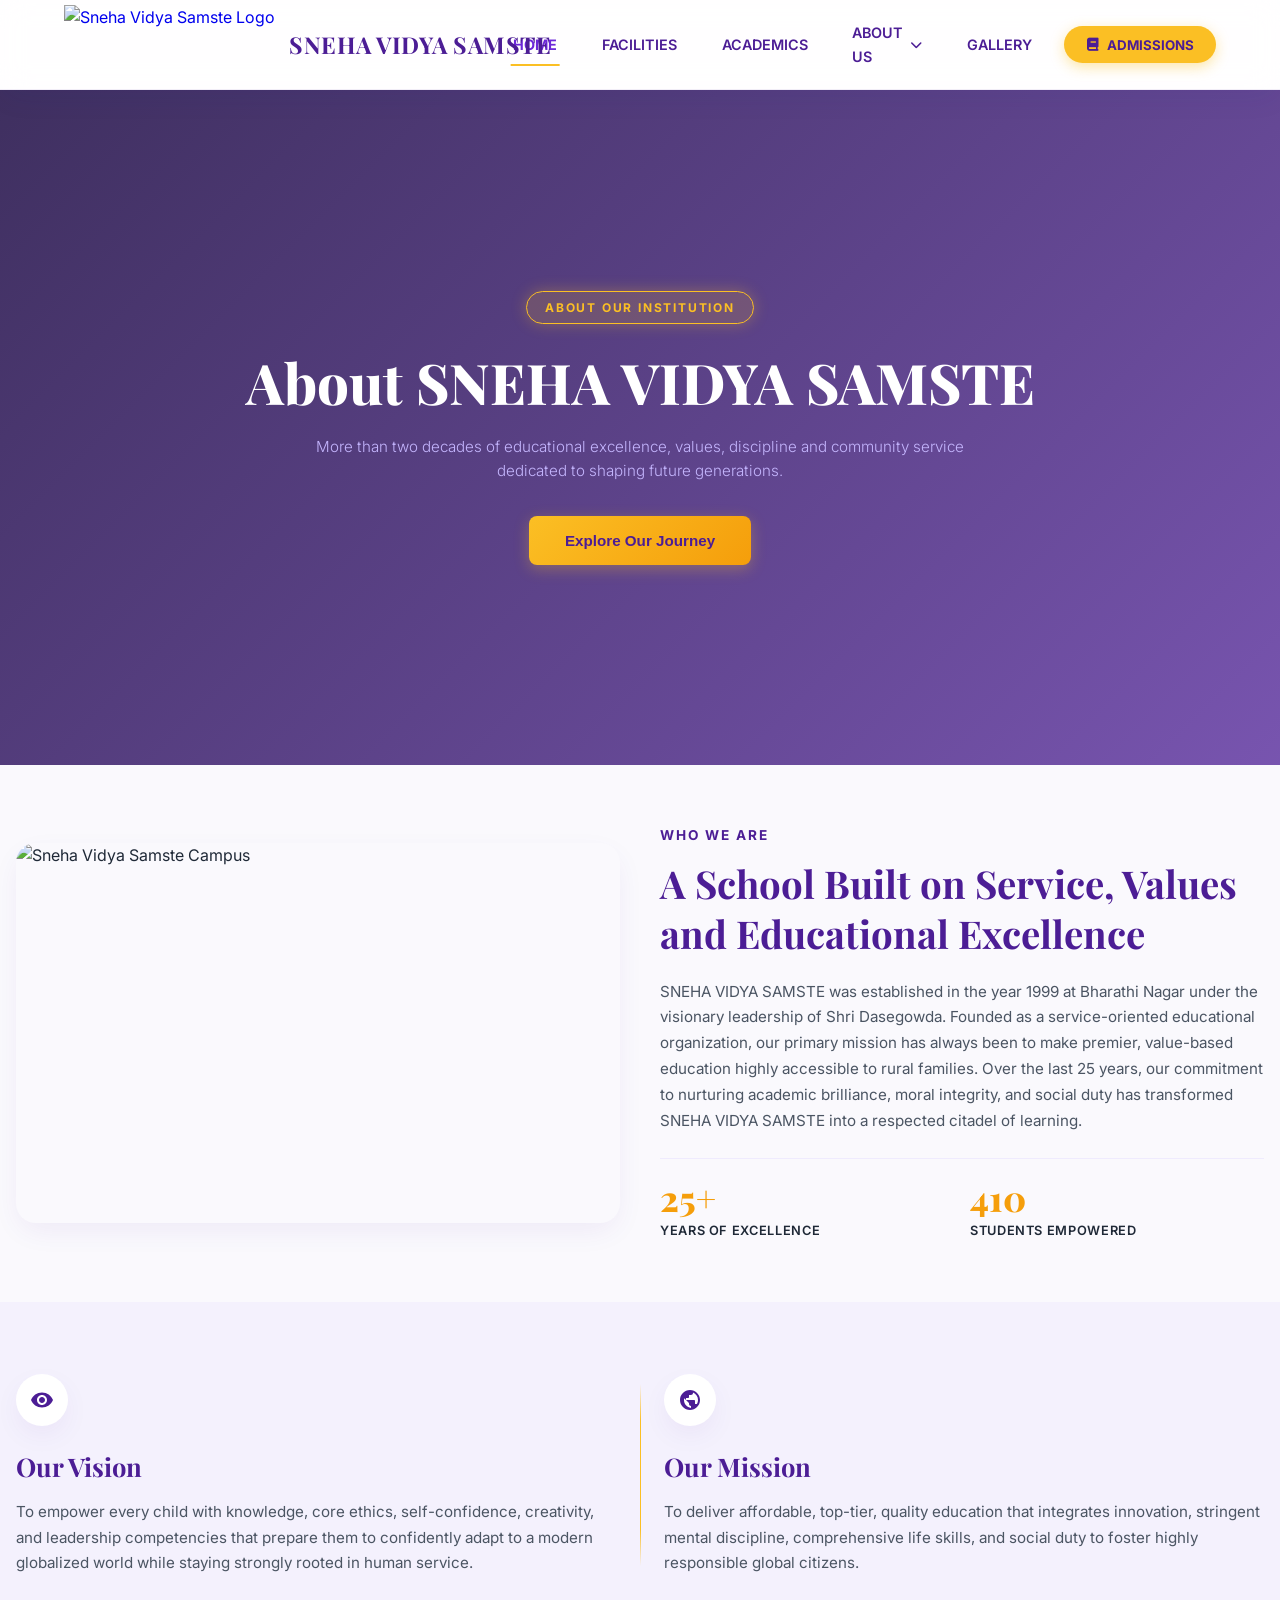
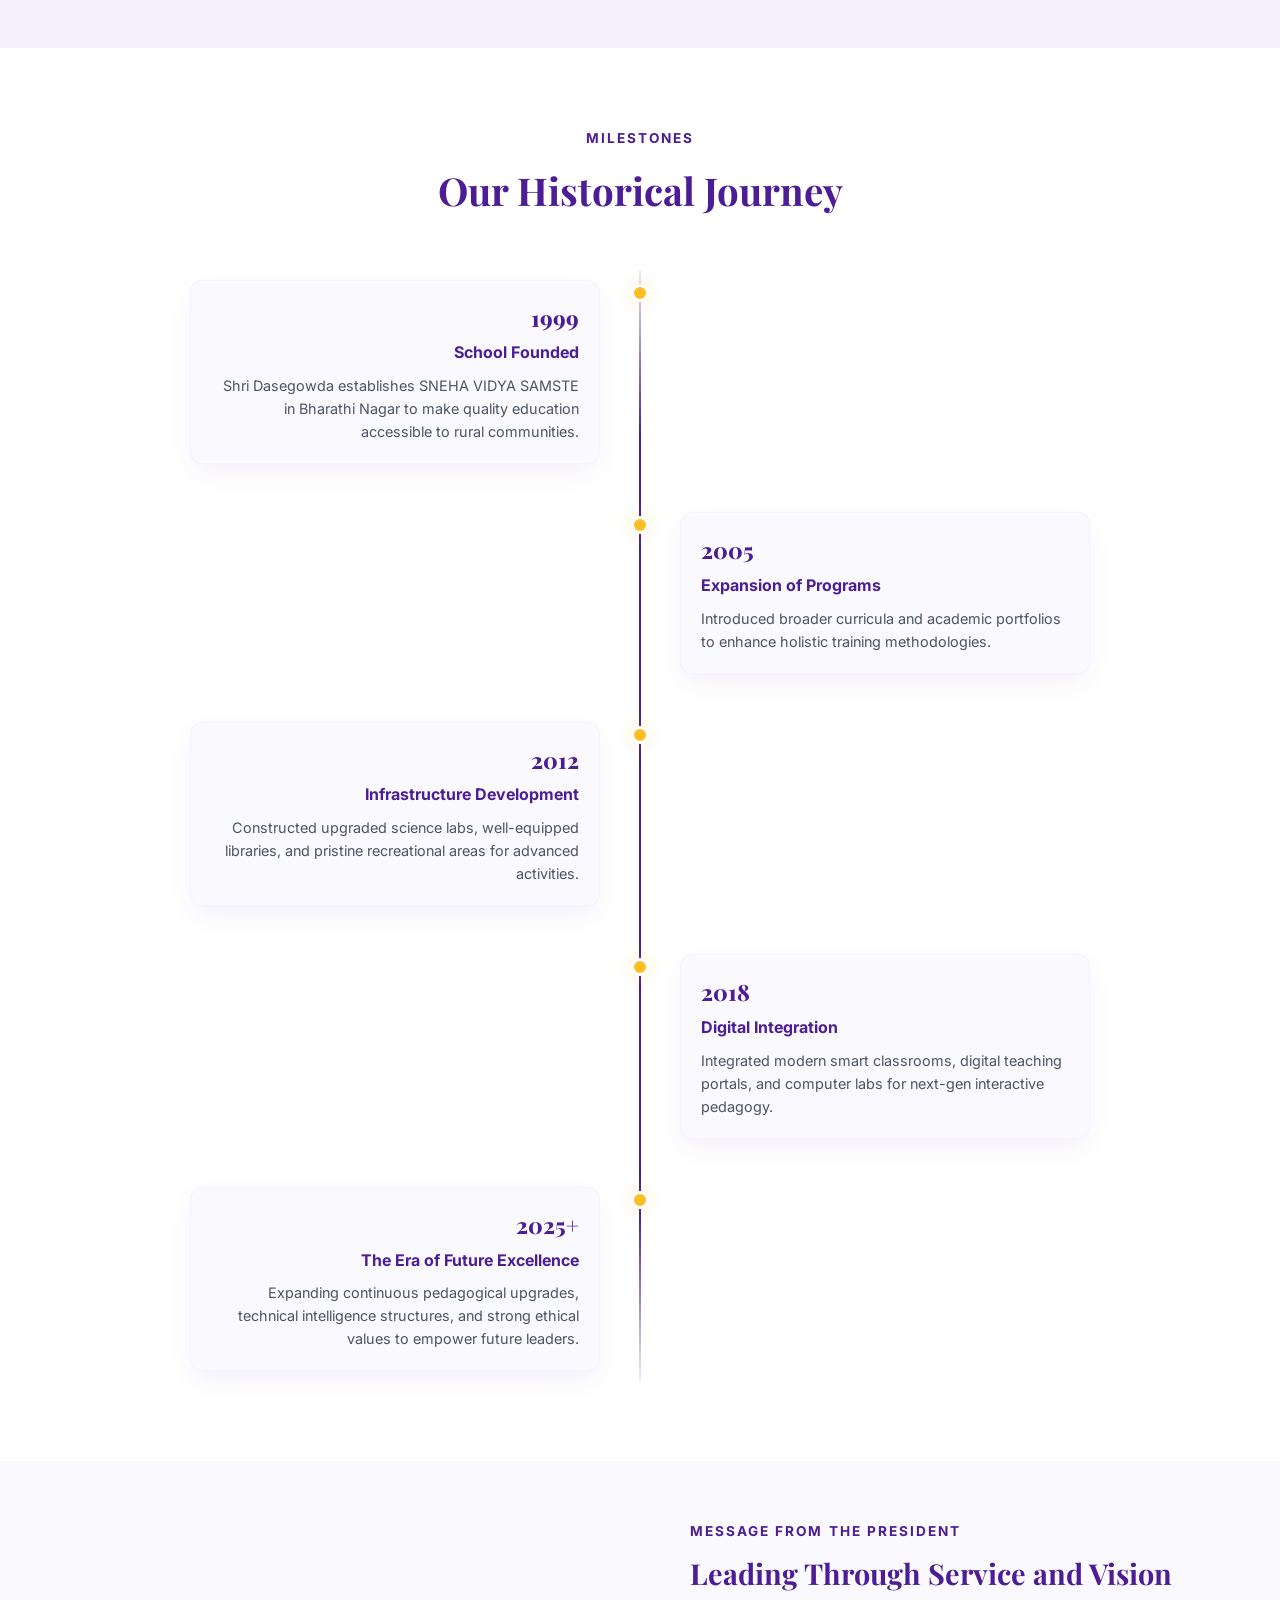
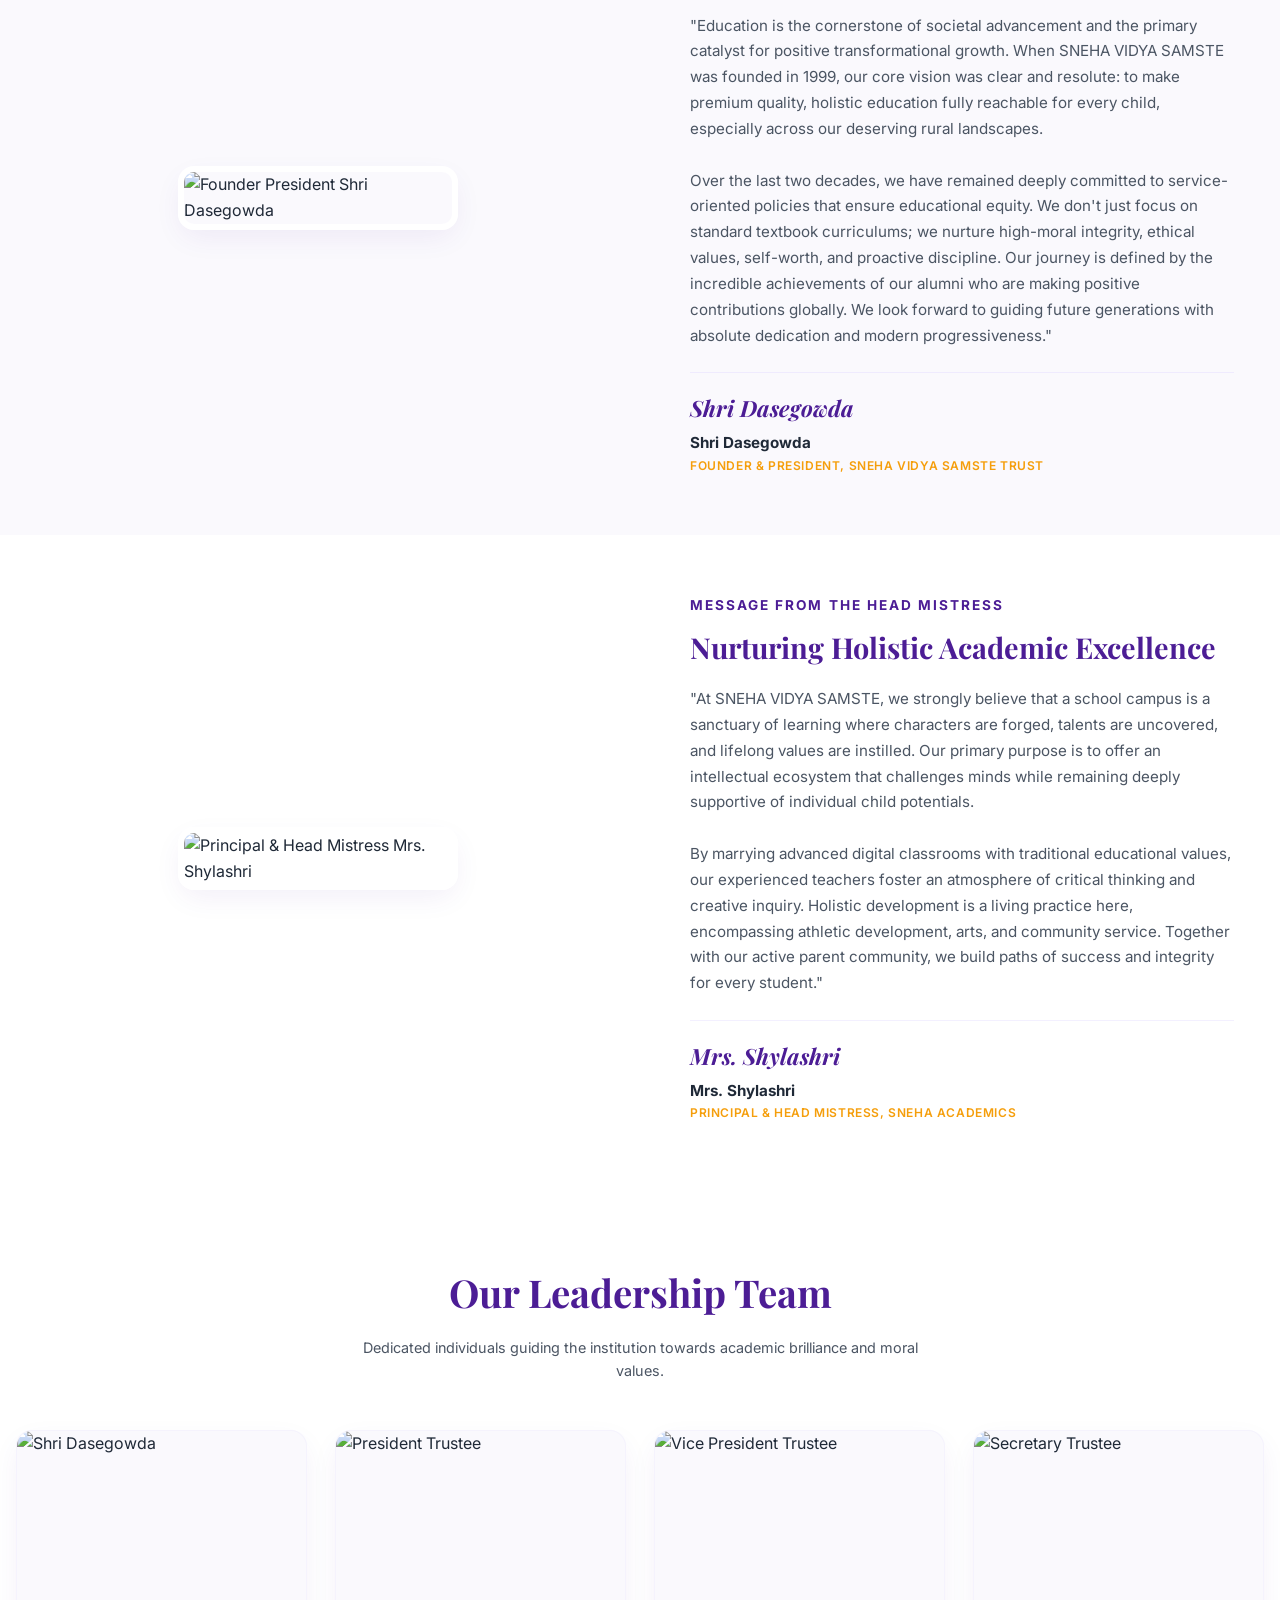
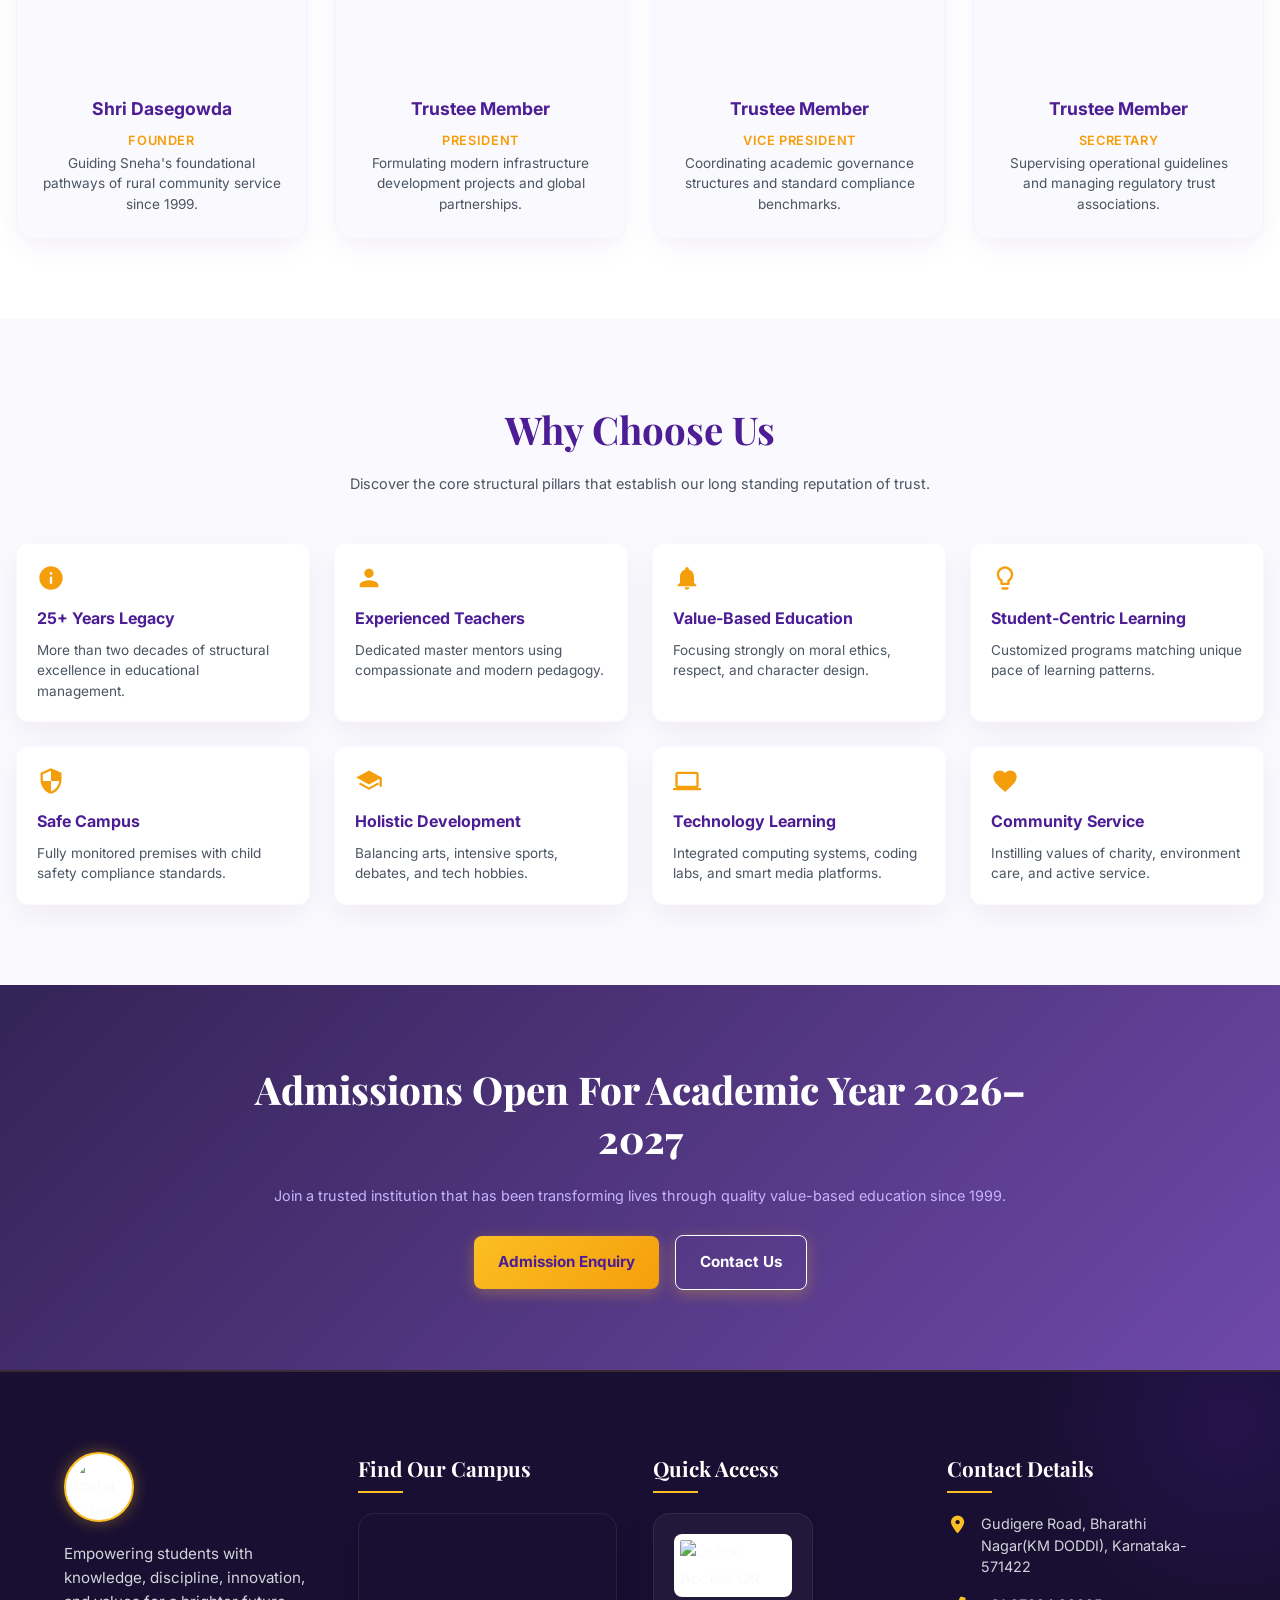
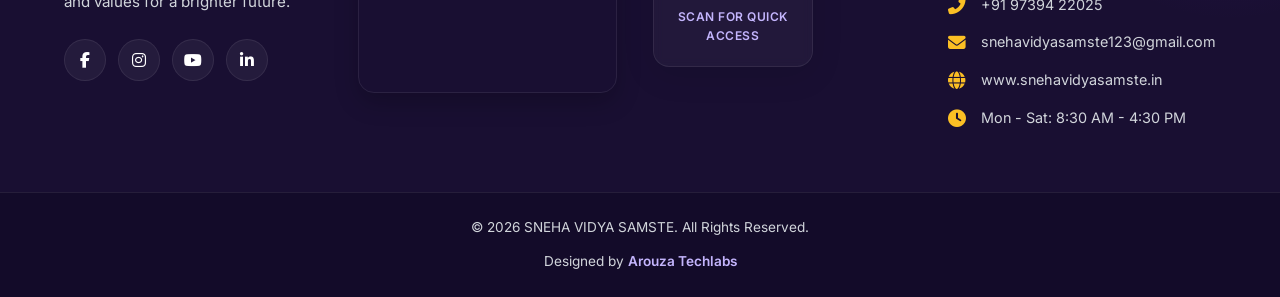
==== about.html @ 2a8d4d48 "Add files via upload" ====
<!doctype html>
<html lang="en">
  <head>
    <meta charset="UTF-8" />
    <meta name="viewport" content="width=device-width, initial-scale=1.0" />
    <title>About Us | Sneha Vidya Samste</title>

    <!-- Google Fonts: Playfair Display for heritage elegance & Inter for high-contrast precision -->
    <link rel="preconnect" href="https://fonts.googleapis.com" />
    <link rel="preconnect" href="https://fonts.gstatic.com" crossorigin />
    <link
      href="https://fonts.googleapis.com/css2?family=Inter:wght@300;400;500;600;700&family=Playfair+Display:ital,wght@0,600;0,700;0,800;1,600&display=swap"
      rel="stylesheet"
    />
     <!-- Google Fonts: Inter & Playfair Display for premium academic typography -->
    <link rel="preconnect" href="https://fonts.googleapis.com" />
    <link rel="preconnect" href="https://fonts.gstatic.com" crossorigin />
    <link
      href="https://fonts.googleapis.com/css2?family=Inter:wght@300;400;500;600;700&family=Playfair+Display:wght@600;700&display=swap"
      rel="stylesheet"
    />

    <!-- FontAwesome Icons for UI elements -->
    <link
      rel="stylesheet"
      href="https://cdnjs.cloudflare.com/ajax/libs/font-awesome/6.4.0/css/all.min.css"
    />
    <link rel="stylesheet" href="./home.css" />
    <link rel="stylesheet" href="./nav.css">
    <link rel="stylesheet" href="./footer.css">
    <style>
      :root {
        --abtprimarypurple: #4c1d95;
        --abtprimarylight: #6d28d9;
        --abtsoftlavender: #c4b5fd;
        --abtaccentgold: #fbbf24;
        --abtaccentgoldhover: #f59e0b;
        --abttextdark: #1f2937;
        --abttextmuted: #4b5563;
        --abtbglight: #faf9fd;
        --abtwhite: #ffffff;
        --abtshadowpremium: 0 10px 30px -5px rgba(76, 29, 149, 0.08);
        --abtshadowglow: 0 0 15px rgba(251, 191, 36, 0.3);
        --abtfontsans: "Inter", sans-serif;
        --abtfontserif: "Playfair Display", serif;
        --abttransitionsmooth: all 0.5s cubic-bezier(0.16, 1, 0.3, 1);
      }

      * {
        box-sizing: border-box;
        margin: 0;
        padding: 0;
      }

      html,
      body {
        width: 100%;
        overflow-x: hidden;
        scroll-behavior: smooth;
      }

      body {
        font-family: var(--abtfontsans);
        background-color: var(--abtbglight);
        color: var(--abttextdark);
        line-height: 1.6;
      }

      /* GLOBAL UTILITIES */
      .abtcontainer {
        width: 100%;
        max-width: 1280px;
        margin: 0 auto;
        padding: 0 16px; /* 16px safe mobile gutter */
      }

      /* SECTION REVEAL SYSTEM */
      .abtreveal {
        opacity: 0;
        transform: translateY(20px);
        transition: var(--abttransitionsmooth);
      }

      .abtrevealactive {
        opacity: 1;
        transform: translateY(0);
      }

      /* SECTION 1 — HERO SECTION */
      .abthero {
        position: relative;
        background-image: url("https://images.unsplash.com/photo-1523050854058-8df90110c9f1?q=80&w=1920&auto=format&fit=crop");
        background-size: cover;
        background-position: center;
        background-repeat: no-repeat;
        height: 55vh; /* Mobile Height */
        min-height: 440px;
        display: flex;
        align-items: center;
        justify-content: center;
        text-align: center;
        color: var(--abtwhite);
        padding: 0 16px;
        overflow: hidden;
      }

      .abtherooverlay {
        position: absolute;
        top: 0;
        left: 0;
        right: 0;
        bottom: 0;
        background: linear-gradient(
          135deg,
          rgba(30, 12, 68, 0.85) 0%,
          rgba(76, 29, 149, 0.75) 100%
        );
        z-index: 1;
      }

      .abtherocontent {
        position: relative;
        z-index: 2;
        max-width: 800px;
        margin: 0 auto;
        display: flex;
        flex-direction: column;
        align-items: center;
      }

      .abtherobadge {
        background: rgba(251, 191, 36, 0.15);
        border: 1px solid var(--abtaccentgold);
        color: var(--abtaccentgold);
        font-size: 0.75rem;
        font-weight: 700;
        text-transform: uppercase;
        letter-spacing: 0.15em;
        padding: 6px 18px;
        border-radius: 50px;
        margin-bottom: 24px;
        box-shadow: var(--abtshadowglow);
      }

      .abtherotitle {
        font-family: var(--abtfontserif);
        font-size: 2.2rem; /* Scaled down for standard mobile */
        font-weight: 800;
        line-height: 1.2;
        margin-bottom: 20px;
        color: var(--abtwhite);
      }

      .abtherosubtitle {
        font-family: var(--abtfontsans);
        font-size: 0.95rem;
        color: var(--abtsoftlavender);
        font-weight: 300;
        line-height: 1.6;
        margin-bottom: 32px;
        max-width: 650px;
      }

      .abtherobtn {
        display: inline-flex;
        align-items: center;
        justify-content: center;
        background: linear-gradient(
          135deg,
          var(--abtaccentgold) 0%,
          var(--abtaccentgoldhover) 100%
        );
        color: var(--abtprimarypurple);
        font-weight: 700;
        font-size: 0.95rem;
        text-decoration: none;
        padding: 16px 36px;
        border-radius: 8px;
        box-shadow: 0 4px 15px rgba(251, 191, 36, 0.3);
        transition: var(--abttransitionsmooth);
        cursor: pointer;
        border: none;
        min-height: 48px; /* Accessible Touch Area */
      }

      .abtherobtn:hover {
        transform: translateY(-3px);
        box-shadow: 0 8px 25px rgba(251, 191, 36, 0.55);
      }
/* Mobile Navbar Overlap Fix */
/* @media (max-width: 767px) {
  body {
    padding-top: 90px;
  }

  .abthero {
    min-height: calc(100vh - 90px);
  }
} */
      /* SECTION 2 — INTRODUCTION STORY BLOCK */
      .abtintro {
        padding: 60px 0;
        background-color: var(--abtbglight);
      }

      .abtintrogrid {
        display: grid;
        grid-template-columns: 1fr;
        gap: 32px;
        align-items: center;
      }

      .abtintroimagebox {
        position: relative;
        border-radius: 20px;
        overflow: hidden;
        box-shadow: var(--abtshadowpremium);
        height: 280px; /* Fluid height for mobile viewports */
        width: 100%;
      }

      .abtintroimg {
        width: 100%;
        height: 100%;
        object-fit: cover;
        transition: var(--abttransitionsmooth);
      }

      .abtintroimagebox:hover .abtintroimg {
        transform: scale(1.05);
      }

      .abtintrocontent {
        display: flex;
        flex-direction: column;
      }

      .abtintrocontentlabel {
        color: var(--abtprimarypurple);
        font-size: 0.85rem;
        font-weight: 700;
        letter-spacing: 0.15em;
        text-transform: uppercase;
        margin-bottom: 12px;
      }

      .abtintrocontenttitle {
        font-family: var(--abtfontserif);
        font-size: 1.8rem; /* Responsive sizing */
        color: var(--abtprimarypurple);
        line-height: 1.3;
        margin-bottom: 20px;
      }

      .abtintrocontenttext {
        font-size: 0.95rem;
        color: var(--abttextmuted);
        line-height: 1.7;
        margin-bottom: 24px;
      }

      /* Counters block */
      .abtcountergrid {
        display: grid;
        grid-template-columns: 1fr 1fr;
        gap: 16px;
        border-top: 1px solid rgba(196, 181, 253, 0.2);
        padding-top: 20px;
      }

      .abtcounterbox {
        display: flex;
        flex-direction: column;
      }

      .abtcounternum {
        font-family: var(--abtfontserif);
        font-size: 2.2rem;
        font-weight: 800;
        color: var(--abtaccentgoldhover);
        line-height: 1.1;
        margin-bottom: 4px;
      }

      .abtcounterlabel {
        font-size: 0.8rem;
        color: var(--abttextdark);
        font-weight: 600;
        text-transform: uppercase;
        letter-spacing: 0.05em;
      }

      /* SECTION 3 — VISION & MISSION */
      .abtvisionmission {
        background: rgba(196, 181, 253, 0.12);
        padding: 60px 0;
        position: relative;
      }

      .abtvisionmissiongrid {
        display: grid;
        grid-template-columns: 1fr;
        gap: 32px;
        position: relative;
      }

      .abtvisionblock,
      .abtmissionblock {
        display: flex;
        flex-direction: column;
        align-items: flex-start;
        padding: 12px 0;
      }

      .abtvisionmissionicon {
        width: 52px;
        height: 52px;
        background-color: var(--abtwhite);
        border-radius: 50%;
        display: flex;
        align-items: center;
        justify-content: center;
        box-shadow: var(--abtshadowpremium);
        color: var(--abtprimarypurple);
        margin-bottom: 20px;
      }

      .abtvisionmissionicon svg {
        width: 24px;
        height: 24px;
        fill: currentColor;
      }

      .abtvisionmissiontitle {
        font-family: var(--abtfontserif);
        font-size: 1.6rem;
        color: var(--abtprimarypurple);
        margin-bottom: 12px;
      }

      .abtvisionmissiontext {
        font-size: 0.95rem;
        color: var(--abttextmuted);
        line-height: 1.7;
      }

      .abtdivider {
        display: none; /* Desktop Only */
        position: absolute;
        left: 50%;
        top: 10%;
        bottom: 10%;
        width: 1px;
        background: linear-gradient(
          to bottom,
          transparent,
          var(--abtaccentgold) 20%,
          var(--abtaccentgold) 80%,
          transparent
        );
      }

      /* SECTION 4 — OUR JOURNEY TIMELINE */
      .abttimelinesection {
        padding: 80px 0;
        background-color: var(--abtwhite);
      }

      .abttimelinehead {
        text-align: center;
        margin-bottom: 48px;
      }

      .abttimelineheadlabel {
        color: var(--abtprimarypurple);
        font-size: 0.85rem;
        font-weight: 700;
        letter-spacing: 0.15em;
        text-transform: uppercase;
        margin-bottom: 10px;
        display: block;
      }

      .abttimelineheadtitle {
        font-family: var(--abtfontserif);
        font-size: 1.8rem;
        color: var(--abtprimarypurple);
      }

      .abttimelinewrap {
        position: relative;
        max-width: 900px;
        margin: 0 auto;
        padding: 10px 0;
      }

      /* Timeline spine */
      .abttimelinewrap::before {
        content: "";
        position: absolute;
        left: 15px; /* Offset to prevent alignment breakage on narrow mobile screens */
        top: 0;
        bottom: 0;
        width: 2px;
        background: linear-gradient(
          to bottom,
          rgba(124, 58, 237, 0.1),
          var(--abtprimarypurple) 15%,
          var(--abtprimarypurple) 85%,
          rgba(124, 58, 237, 0.1)
        );
      }

      .abttimelineitem {
        position: relative;
        margin-bottom: 36px;
        padding-left: 36px; /* Reduced to fit mobile viewport screens */
      }

      .abttimelineitem:last-child {
        margin-bottom: 0;
      }

      .abttimelineicon {
        position: absolute;
        left: 6px; /* Aligned properly with 15px left margin spine */
        top: 4px;
        width: 18px;
        height: 18px;
        border-radius: 50%;
        background-color: var(--abtaccentgold);
        border: 3px solid var(--abtwhite);
        box-shadow: var(--abtshadowglow);
        z-index: 2;
        transition: var(--abttransitionsmooth);
      }

      .abttimelineitem:hover .abttimelineicon {
        background-color: var(--abtprimarypurple);
        transform: scale(1.2);
      }

      .abttimelinecontent {
        background: var(--abtbglight);
        padding: 20px;
        border-radius: 12px;
        box-shadow: var(--abtshadowpremium);
        border: 1px solid rgba(196, 181, 253, 0.1);
        transition: var(--abttransitionsmooth);
      }

      .abttimelineitem:hover .abttimelinecontent {
        transform: translateY(-4px);
        box-shadow: 0 15px 35px rgba(76, 29, 149, 0.06);
        border-color: var(--abtsoftlavender);
      }

      .abttimelineyear {
        font-family: var(--abtfontserif);
        font-size: 1.4rem;
        font-weight: 800;
        color: var(--abtprimarypurple);
        margin-bottom: 4px;
        display: inline-block;
      }

      .abttimelinedesc {
        font-size: 0.9rem;
        color: var(--abttextmuted);
        line-height: 1.6;
      }

      /* SECTION 5 & 6 — LEADERSHIP MESSAGES */
      .abtleadersection {
        padding: 60px 0;
        background-color: var(--abtbglight);
      }

      .abtheadmizsection {
        background-color: var(--abtwhite);
      }

      .abtleadergrid {
        display: grid;
        grid-template-columns: 1fr;
        gap: 36px;
        align-items: center;
      }

      .abtleaderimagebox {
        display: flex;
        justify-content: center;
        position: relative;
        padding: 12px; /* Protective padding containment for negative absolute outline frames */
        width: 100%;
      }

      .abtleaderframe {
        position: relative;
        width: 100%;
        max-width: 280px; /* Safe mobile limit bounds */
        border-radius: 16px;
        overflow: hidden;
        border: 6px solid var(--abtwhite);
        box-shadow: var(--abtshadowpremium);
      }

      /* Decorative Gold outline frame - bound carefully inside padded wrapper */
      .abtleaderframe::after {
        content: "";
        position: absolute;
        top: -8px;
        left: -8px;
        right: -8px;
        bottom: -8px;
        border: 1px solid var(--abtaccentgold);
        border-radius: 20px;
        pointer-events: none;
        z-index: -1;
      }

      .abtleaderimg {
        width: 100%;
        height: auto;
        object-fit: cover;
        display: block;
        transition: var(--abttransitionsmooth);
      }

      .abtleaderframe:hover .abtleaderimg {
        transform: scale(1.04);
      }

      .abtleadercontent {
        display: flex;
        flex-direction: column;
      }

      .abtleaderlabel {
        color: var(--abtprimarypurple);
        font-size: 0.85rem;
        font-weight: 700;
        letter-spacing: 0.15em;
        text-transform: uppercase;
        margin-bottom: 12px;
      }

      .abtleadertitle {
        font-family: var(--abtfontserif);
        font-size: 1.8rem;
        color: var(--abtprimarypurple);
        margin-bottom: 20px;
        line-height: 1.3;
      }

      .abtleadertext {
        font-size: 0.95rem;
        color: var(--abttextmuted);
        line-height: 1.7;
        margin-bottom: 24px;
      }

      .abtleaderinfo {
        border-top: 1px solid rgba(196, 181, 253, 0.2);
        padding-top: 18px;
      }

      .abtleadersignature {
        font-family: var(--abtfontserif);
        font-size: 1.4rem;
        font-weight: 700;
        font-style: italic;
        color: var(--abtprimarypurple);
        margin-bottom: 4px;
      }

      .abtleadername {
        font-size: 0.95rem;
        font-weight: 700;
        color: var(--abttextdark);
      }

      .abtleaderrole {
        font-size: 0.75rem;
        color: var(--abtaccentgoldhover);
        font-weight: 600;
        text-transform: uppercase;
        letter-spacing: 0.05em;
      }

      /* SECTION 7 — MANAGEMENT TEAM */
      .abtmanagement {
        padding: 80px 0;
        background-color: var(--abtwhite);
      }

      .abtmanagementhead {
        text-align: center;
        margin-bottom: 48px;
      }

      .abtmanagementtitle {
        font-family: var(--abtfontserif);
        font-size: 1.8rem;
        color: var(--abtprimarypurple);
        margin-bottom: 12px;
      }

      .abtmanagementsubtitle {
        font-size: 0.9rem;
        color: var(--abttextmuted);
        max-width: 600px;
        margin: 0 auto;
      }

      .abtmanagementgrid {
        display: grid;
        grid-template-columns: 1fr;
        gap: 28px;
      }

      .abtmanagementcard {
        background: var(--abtbglight);
        border-radius: 16px;
        overflow: hidden;
        border: 1px solid rgba(196, 181, 253, 0.1);
        box-shadow: var(--abtshadowpremium);
        display: flex;
        flex-direction: column;
        transition: var(--abttransitionsmooth);
      }

      .abtmanagementcard:hover {
        transform: translateY(-8px);
        border-color: var(--abtaccentgold);
        box-shadow: 0 15px 35px rgba(76, 29, 149, 0.08);
      }

      .abtmanagementimgwrap {
        width: 100%;
        height: 240px;
        overflow: hidden;
        position: relative;
      }

      .abtmanagementimg {
        width: 100%;
        height: 100%;
        object-fit: cover;
        transition: var(--abttransitionsmooth);
      }

      .abtmanagementcard:hover .abtmanagementimg {
        transform: scale(1.06);
      }

      .abtmanagementinfo {
        padding: 24px;
        text-align: center;
      }

      .abtmanagementname {
        font-family: var(--abtfontsans);
        font-size: 1.1rem;
        font-weight: 700;
        color: var(--abtprimarypurple);
        margin-bottom: 4px;
      }

      .abtmanagementrole {
        font-size: 0.8rem;
        font-weight: 600;
        color: var(--abtaccentgoldhover);
        text-transform: uppercase;
        letter-spacing: 0.05em;
        margin-bottom: 12px;
      }

      .abtmanagementbio {
        font-size: 0.85rem;
        color: var(--abttextmuted);
        line-height: 1.5;
      }

      /* SECTION 8 — WHY CHOOSE US */
      .abtwhy {
        padding: 80px 0;
        background-color: var(--abtbglight);
      }

      .abtwhyhead {
        text-align: center;
        margin-bottom: 48px;
      }

      .abtwhytitle {
        font-family: var(--abtfontserif);
        font-size: 1.8rem;
        color: var(--abtprimarypurple);
        margin-bottom: 12px;
      }

      .abtwhysubtitle {
        font-size: 0.9rem;
        color: var(--abttextmuted);
        max-width: 600px;
        margin: 0 auto;
      }

      /* Adaptive 1 column layout on ultra-narrow, scaling gracefully later */
      .abtwhygrid {
        display: grid;
        grid-template-columns: 1fr;
        gap: 16px;
      }

      .abtwhyitem {
        background-color: var(--abtwhite);
        border-radius: 12px;
        padding: 20px;
        display: flex;
        flex-direction: column;
        align-items: flex-start;
        border: 1px solid rgba(196, 181, 253, 0.08);
        box-shadow: var(--abtshadowpremium);
        transition: var(--abttransitionsmooth);
      }

      .abtwhyitem:hover {
        transform: translateY(-4px);
        border-color: var(--abtsoftlavender);
        box-shadow: 0 10px 25px rgba(76, 29, 149, 0.04);
      }

      .abtwhyicon {
        color: var(--abtaccentgoldhover);
        margin-bottom: 14px;
        display: flex;
        align-items: center;
        justify-content: center;
      }

      .abtwhyicon svg {
        width: 28px;
        height: 28px;
        fill: currentColor;
      }

      .abtwhyitemtitle {
        font-size: 1rem;
        font-weight: 700;
        color: var(--abtprimarypurple);
        margin-bottom: 8px;
      }

      .abtwhyitemdesc {
        font-size: 0.85rem;
        color: var(--abttextmuted);
        line-height: 1.5;
      }

      /* SECTION 9 — FULL WIDTH ADMISSION CTA */
      .abtcta {
        position: relative;
        background-image: url("https://images.unsplash.com/photo-1541339907198-e08756dedf3f?q=80&w=1920&auto=format&fit=crop");
        background-size: cover;
        background-position: center;
        background-repeat: no-repeat;
        height: auto; /* Fluid auto height with padding on mobile to prevent overlap */
        padding: 60px 16px;
        display: flex;
        align-items: center;
        justify-content: center;
        text-align: center;
        color: var(--abtwhite);
      }

      .abtctaoverlay {
        position: absolute;
        top: 0;
        left: 0;
        right: 0;
        bottom: 0;
        background: linear-gradient(
          135deg,
          rgba(30, 12, 68, 0.9) 0%,
          rgba(76, 29, 149, 0.8) 100%
        );
        z-index: 1;
      }

      .abtctacontent {
        position: relative;
        z-index: 2;
        width: 100%;
        max-width: 800px;
      }

      .abtctatitle {
        font-family: var(--abtfontserif);
        font-size: 1.6rem;
        font-weight: 800;
        margin-bottom: 14px;
        line-height: 1.3;
      }

      .abtctadesc {
        font-size: 0.9rem;
        color: var(--abtsoftlavender);
        margin-bottom: 28px;
        line-height: 1.6;
      }

      .abtctabtnwrap {
        display: flex;
        flex-direction: column;
        gap: 12px;
        align-items: center;
        justify-content: center;
        width: 100%;
      }

      .abtctabtn {
        display: inline-flex;
        align-items: center;
        justify-content: center;
        background: linear-gradient(
          135deg,
          var(--abtaccentgold) 0%,
          var(--abtaccentgoldhover) 100%
        );
        color: var(--abtprimarypurple);
        font-weight: 700;
        font-size: 0.95rem;
        text-decoration: none;
        padding: 14px 24px;
        border-radius: 8px;
        box-shadow: 0 4px 15px rgba(251, 191, 36, 0.3);
        transition: var(--abttransitionsmooth);
        min-height: 48px;
        width: 100%;
        max-width: 260px;
      }

      .abtctabtnsecondary {
        background: transparent;
        border: 1px solid var(--abtwhite);
        color: var(--abtwhite);
      }

      .abtctabtnsecondary:hover {
        background: var(--abtwhite);
        color: var(--abtprimarypurple);
      }

      .abtctabtn:hover {
        transform: translateY(-2px);
        box-shadow: 0 8px 25px rgba(251, 191, 36, 0.45);
      }

      /* RESPONSIVE MEDIA QUERIES (Upward scaling layout adapters) */

      /* Small/Medium Mobile (360px+) */
      @media (min-width: 360px) {
        .abtwhygrid {
          grid-template-columns: repeat(2, 1fr); /* safe 2 column split */
        }
      }

      /* Large Mobile (480px+) */
      @media (min-width: 480px) {
        .abtherotitle {
          font-size: 2.5rem;
        }
        .abthero {
          height: 60vh;
        }
        .abtintroimagebox {
          height: 320px;
        }
        .abtctabtnwrap {
          flex-direction: row;
          gap: 16px;
        }
        .abtctabtn {
          width: auto;
        }
      }

      /* Tablet Displays (768px+) */
      @media (min-width: 768px) {
        .abthero {
          height: 65vh;
        }
        .abtintrogrid {
          grid-template-columns: repeat(2, 1fr);
          gap: 40px;
        }
        .abtintroimagebox {
          height: 380px;
        }
        .abttimelineheadtitle,
        .abtmanagementtitle,
        .abtwhytitle {
          font-size: 2.4rem;
        }
        .abtvisionmissiongrid {
          grid-template-columns: repeat(2, 1fr);
          gap: 48px;
        }
        .abtdivider {
          display: block;
        }
        .abtleadergrid {
          grid-template-columns: repeat(2, 1fr);
          gap: 40px;
        }
        /* Clean, staggered column arrangements */
        .abtheadmistress .abtleadergrid {
          direction: rtl;
        }
        .abtheadmistress .abtleadercontent {
          direction: ltr;
        }
        .abtmanagementgrid {
          grid-template-columns: repeat(2, 1fr);
        }
        .abtcta {
          padding: 80px 24px;
        }

        /* Timeline vertical centering */
        .abttimelinewrap::before {
          left: 50%;
          transform: translateX(-50%);
        }
        .abttimelineitem {
          width: 50%;
          padding-left: 0;
          margin-bottom: 48px;
        }
        /* Staggered timeline left and right nodes */
        .abttimelineitem:nth-child(odd) {
          left: 0;
          padding-right: 40px;
          text-align: right;
        }
        .abttimelineitem:nth-child(odd) .abtcontentwrapper {
          display: flex;
          justify-content: flex-end;
        }
        .abttimelineitem:nth-child(odd) .abttimelinecontent {
          text-align: right;
        }
        .abttimelineitem:nth-child(even) {
          left: 50%;
          padding-left: 40px;
          text-align: left;
        }
        .abttimelineicon {
          left: auto;
          right: -9px;
        }
        .abttimelineitem:nth-child(even) .abttimelineicon {
          left: -9px;
          right: auto;
        }
      }

      /* Desktop Viewports (1024px+) */
      @media (min-width: 1024px) {
        .abthero {
          height: 75vh;
        }
        .abtherotitle {
          font-size: 3.5rem;
        }
        .abtintrocontenttitle {
          font-size: 2.4rem;
        }
        .abtleadercontent {
          padding: 0 30px;
        }
        .abtmanagementgrid {
          grid-template-columns: repeat(4, 1fr);
        }
        .abtwhygrid {
          grid-template-columns: repeat(4, 1fr);
          gap: 24px;
        }
        .abtctatitle {
          font-size: 2.4rem;
          margin-bottom: 20px;
        }
      }

      /* Ultra Wide Desktop (1440px+) */
      @media (min-width: 1440px) {
        .abtherotitle {
          font-size: 4rem;
        }
      }
    </style>
  </head>
  <body>
    <!-- ==========================================
       HEADER / NAVIGATION WRAPPER
       ========================================== -->
    <div class="navheaderwrapper" id="navheaderwrapper">
      <nav class="navnavbar">
        <!-- Left Branding Logo -->
        <a href="./index.html" class="navnavbarbrand">
          <div class="navnavbarlogo">
            <!-- Styled <img> tag replaced SVG representation cleanly -->
            <img
              src="./assets/logosneha.webp"
              alt="Sneha Vidya Samste Logo"
              class="navlogoimg"
              id="navlogoimg"
            />
          </div>
          <div class="navnavbarbrandtext">
            <span class="navschoolname">SNEHA VIDYA SAMSTE</span>
          </div>
        </a>

        <!-- Premium Navigation Menu Links -->
        <ul class="navnavbarmenu" id="navnavbarmenu">
          <li class="navnavbaritem">
            <a href="./index.html" class="navnavbarlink navactive">HOME</a>
          </li>
          <li class="navnavbaritem">
            <a href="./facilities.html" class="navnavbarlink">FACILITIES</a>
          </li>
          <li class="navnavbaritem">
            <a href="./academics.html" class="navnavbarlink">ACADEMICS</a>
          </li>

          <!-- About Us Dropdown Trigger -->
          <li class="navnavbaritem navdropdown" id="navaboutdropdown">
            <a
              href="./about.html"
              class="navnavbarlink navdropdowntoggle"
              id="navdropdowntoggle"
            >
              ABOUT US
              <i
                class="fas fa-chevron-down"
                style="font-size: 0.75rem; margin-left: 2px"
              ></i>
            </a>
            <!-- Animated Dropdown Options -->
            <ul class="navdropdownmenu">
              <li class="navdropdownitem">
                <a href="./about.html#about" class="navdropdownlink"
                  ><i class="fas fa-school"></i> About</a
                >
              </li>
              <li class="navdropdownitem">
                <a href="./faculty.html" class="navdropdownlink"
                  ><i class="fas fa-users"></i> Faculties</a
                >
              </li>
              <li class="navdropdownitem">
                <a href="./disclosure.html" class="navdropdownlink"
                  ><i class="fas fa-file-signature"></i> Mandatory Disclosure</a
                >
              </li>
              <!-- <li class="navdropdownitem">
                <a href="#disclosure" class="navdropdownlink"
                  ><i class="fas fa-images"></i> Gallery</a
                >
              </li> -->
            </ul>
          </li>

          <!-- New Root Contact Option (Moved out of Dropdown as requested) -->
          <li class="navnavbaritem">
            <a href="./gallery.html" class="navnavbarlink">GALLERY</a>
          </li>

          <!-- Call To Action Admin Login Button -->
          <li class="navnavbaritem">
            <button
              class="navbtnlogin"
              id="navadminloginbtn"
              onclick="window.location.href = './admission.html'"
            >
              <i class="fas fa-book"></i>
              <span id="navloginbtntext">ADMISSIONS</span>
            </button>
          </li>
        </ul>

        <!-- Hamburger Action Trigger for Mobile Responsive Display -->
        <button
          class="navhamburger"
          id="navhamburgermenu"
          aria-label="Toggle navigation menu"
        >
          <span></span>
          <span></span>
          <span></span>
        </button>
      </nav>
    </div>

    <!-- Mobile Overlay Background Blur Element -->
    <div class="navmobilenavoverlay" id="navmobilenavoverlay"></div>
    <!-- SECTION 1 — HERO SECTION -->
    <section class="abthero" id="abthero">
      <div class="abtherooverlay"></div>
      <div class="abtherocontent">
        <div class="abtherobadge">About Our Institution</div>
        <h1 class="abtherotitle">About SNEHA VIDYA SAMSTE</h1>
        <p class="abtherosubtitle">
          More than two decades of educational excellence, values, discipline
          and community service dedicated to shaping future generations.
        </p>
        <button
          class="abtherobtn"
          id="abtherojourneybtn"
          aria-label="Explore Our History"
        >
          Explore Our Journey
        </button>
      </div>
    </section>

    <!-- SECTION 2 — INTRODUCTION STORY BLOCK -->
    <section class="abtintro">
      <div class="abtcontainer">
        <div class="abtintrogrid">
          <!-- Large Campus Graphic -->
          <div class="abtintroimagebox abtreveal">
            <img
              src="https://images.unsplash.com/photo-1541339907198-e08756dedf3f?q=80&w=1000&auto=format&fit=crop"
              alt="Sneha Vidya Samste Campus"
              class="abtintroimg"
            />
          </div>

          <!-- Narrative Content -->
          <div class="abtintrocontent abtreveal">
            <span class="abtintrocontentlabel">Who We Are</span>
            <h2 class="abtintrocontenttitle">
              A School Built on Service, Values and Educational Excellence
            </h2>
            <p class="abtintrocontenttext">
              SNEHA VIDYA SAMSTE was established in the year 1999 at Bharathi
              Nagar under the visionary leadership of Shri Dasegowda. Founded as
              a service-oriented educational organization, our primary mission
              has always been to make premier, value-based education highly
              accessible to rural families. Over the last 25 years, our
              commitment to nurturing academic brilliance, moral integrity, and
              social duty has transformed SNEHA VIDYA SAMSTE into a respected
              citadel of learning.
            </p>

            <!-- Interactive Counters Block -->
            <div class="abtcountergrid">
              <div class="abtcounterbox">
                <span class="abtcounternum" data-target="25">0</span>
                <span class="abtcounterlabel">Years of Excellence</span>
              </div>
              <div class="abtcounterbox">
                <span class="abtcounternum" data-target="1000">0</span>
                <span class="abtcounterlabel">Students Empowered</span>
              </div>
            </div>
          </div>
        </div>
      </div>
    </section>

    <!-- SECTION 3 — VISION & MISSION -->
    <section class="abtvisionmission">
      <div class="abtcontainer">
        <div class="abtvisionmissiongrid">
          <!-- Decorative divider centered on desktop -->
          <div class="abtdivider"></div>

          <!-- VISION -->
          <div class="abtvisionblock abtreveal">
            <div class="abtvisionmissionicon">
              <svg viewBox="0 0 24 24">
                <path
                  d="M12 4.5C7 4.5 2.73 7.61 1 12c1.73 4.39 6 7.5 11 7.5s9.27-3.11 11-7.5c-1.73-4.39-6-7.5-11-7.5zM12 17c-2.76 0-5-2.24-5-5s2.24-5 5-5 5 2.24 5 5-2.24 5-5 5zm0-8c-1.66 0-3 1.34-3 3s1.34 3 3 3 3-1.34 3-3-1.34-3-3-3z"
                />
              </svg>
            </div>
            <h3 class="abtvisionmissiontitle">Our Vision</h3>
            <p class="abtvisionmissiontext">
              To empower every child with knowledge, core ethics,
              self-confidence, creativity, and leadership competencies that
              prepare them to confidently adapt to a modern globalized world
              while staying strongly rooted in human service.
            </p>
          </div>

          <!-- MISSION -->
          <div class="abtmissionblock abtreveal">
            <div class="abtvisionmissionicon">
              <svg viewBox="0 0 24 24">
                <path
                  d="M12 2C6.48 2 2 6.48 2 12s4.48 10 10 10 10-4.48 10-10S17.52 2 12 2zm1 17.93c-3.95-.49-7-3.85-7-7.93 0-.62.08-1.21.21-1.79L11 15v1c0 1.1.9 2 2 2v1.93zm6.9-2.54c-.26-.81-1-1.39-1.9-1.39h-1v-3c0-.55-.45-1-1-1H8v-2h2c.55 0 1-.45 1-1V7h2c1.1 0 2-.9 2-2v-.41c2.93 1.19 5 4.06 5 7.41 0 2.08-.8 3.97-2.1 5.39z"
                />
              </svg>
            </div>
            <h3 class="abtvisionmissiontitle">Our Mission</h3>
            <p class="abtvisionmissiontext">
              To deliver affordable, top-tier, quality education that integrates
              innovation, stringent mental discipline, comprehensive life
              skills, and social duty to foster highly responsible global
              citizens.
            </p>
          </div>
        </div>
      </div>
    </section>

    <!-- SECTION 4 — OUR JOURNEY TIMELINE -->
    <section class="abttimelinesection" id="abttimeline">
      <div class="abtcontainer">
        <div class="abttimelinehead abtreveal">
          <span class="abttimelineheadlabel">Milestones</span>
          <h2 class="abttimelineheadtitle">Our Historical Journey</h2>
        </div>

        <div class="abttimelinewrap">
          <!-- Timeline Item 1 -->
          <div class="abttimelineitem abtreveal">
            <div class="abttimelineicon"></div>
            <div class="abtcontentwrapper">
              <div class="abttimelinecontent">
                <span class="abttimelineyear">1999</span>
                <h4
                  style="
                    margin-bottom: 8px;
                    color: var(--abtprimarypurple);
                    font-weight: 700;
                  "
                >
                  School Founded
                </h4>
                <p class="abttimelinedesc">
                  Shri Dasegowda establishes SNEHA VIDYA SAMSTE in Bharathi
                  Nagar to make quality education accessible to rural
                  communities.
                </p>
              </div>
            </div>
          </div>

          <!-- Timeline Item 2 -->
          <div class="abttimelineitem abtreveal">
            <div class="abttimelineicon"></div>
            <div class="abtcontentwrapper">
              <div class="abttimelinecontent">
                <span class="abttimelineyear">2005</span>
                <h4
                  style="
                    margin-bottom: 8px;
                    color: var(--abtprimarypurple);
                    font-weight: 700;
                  "
                >
                  Expansion of Programs
                </h4>
                <p class="abttimelinedesc">
                  Introduced broader curricula and academic portfolios to
                  enhance holistic training methodologies.
                </p>
              </div>
            </div>
          </div>

          <!-- Timeline Item 3 -->
          <div class="abttimelineitem abtreveal">
            <div class="abttimelineicon"></div>
            <div class="abtcontentwrapper">
              <div class="abttimelinecontent">
                <span class="abttimelineyear">2012</span>
                <h4
                  style="
                    margin-bottom: 8px;
                    color: var(--abtprimarypurple);
                    font-weight: 700;
                  "
                >
                  Infrastructure Development
                </h4>
                <p class="abttimelinedesc">
                  Constructed upgraded science labs, well-equipped libraries,
                  and pristine recreational areas for advanced activities.
                </p>
              </div>
            </div>
          </div>

          <!-- Timeline Item 4 -->
          <div class="abttimelineitem abtreveal">
            <div class="abttimelineicon"></div>
            <div class="abtcontentwrapper">
              <div class="abttimelinecontent">
                <span class="abttimelineyear">2018</span>
                <h4
                  style="
                    margin-bottom: 8px;
                    color: var(--abtprimarypurple);
                    font-weight: 700;
                  "
                >
                  Digital Integration
                </h4>
                <p class="abttimelinedesc">
                  Integrated modern smart classrooms, digital teaching portals,
                  and computer labs for next-gen interactive pedagogy.
                </p>
              </div>
            </div>
          </div>

          <!-- Timeline Item 5 -->
          <div class="abttimelineitem abtreveal">
            <div class="abttimelineicon"></div>
            <div class="abtcontentwrapper">
              <div class="abttimelinecontent">
                <span class="abttimelineyear">2025+</span>
                <h4
                  style="
                    margin-bottom: 8px;
                    color: var(--abtprimarypurple);
                    font-weight: 700;
                  "
                >
                  The Era of Future Excellence
                </h4>
                <p class="abttimelinedesc">
                  Expanding continuous pedagogical upgrades, technical
                  intelligence structures, and strong ethical values to empower
                  future leaders.
                </p>
              </div>
            </div>
          </div>
        </div>
      </div>
    </section>

    <!-- SECTION 5 — PRESIDENT MESSAGE -->
    <section class="abtleadersection">
      <div class="abtcontainer">
        <div class="abtleadergrid">
          <!-- President Photo with Gold Border -->
          <div class="abtleaderimagebox abtreveal">
            <div class="abtleaderframe">
              <img
                src="https://images.unsplash.com/photo-1560250097-0b93528c311a?q=80&w=600&auto=format&fit=crop"
                alt="Founder President Shri Dasegowda"
                class="abtleaderimg"
              />
            </div>
          </div>

          <!-- President Message Content -->
          <div class="abtleadercontent abtreveal">
            <span class="abtleaderlabel">Message From The President</span>
            <h2 class="abtleadertitle">Leading Through Service and Vision</h2>
            <p class="abtleadertext">
              "Education is the cornerstone of societal advancement and the
              primary catalyst for positive transformational growth. When SNEHA
              VIDYA SAMSTE was founded in 1999, our core vision was clear and
              resolute: to make premium quality, holistic education fully
              reachable for every child, especially across our deserving rural
              landscapes.
              <br /><br />
              Over the last two decades, we have remained deeply committed to
              service-oriented policies that ensure educational equity. We don't
              just focus on standard textbook curriculums; we nurture high-moral
              integrity, ethical values, self-worth, and proactive discipline.
              Our journey is defined by the incredible achievements of our
              alumni who are making positive contributions globally. We look
              forward to guiding future generations with absolute dedication and
              modern progressiveness."
            </p>
            <div class="abtleaderinfo">
              <div class="abtleadersignature">Shri Dasegowda</div>
              <div class="abtleadername">Shri Dasegowda</div>
              <div class="abtleaderrole">
                Founder &amp; President, Sneha Vidya Samste Trust
              </div>
            </div>
          </div>
        </div>
      </div>
    </section>

    <!-- SECTION 6 — HEAD MISTRESS MESSAGE -->
    <section class="abtleadersection abtheadmizsection">
      <div class="abtcontainer">
        <div class="abtleadergrid">
          <!-- Headmistress Photo with Gold Border -->
          <div class="abtleaderimagebox abtreveal">
            <div class="abtleaderframe">
              <img
                src="https://images.unsplash.com/photo-1573496359142-b8d87734a5a2?q=80&w=600&auto=format&fit=crop"
                alt="Principal &amp; Head Mistress Mrs. Shylashri"
                class="abtleaderimg"
              />
            </div>
          </div>

          <!-- Headmistress Message Content -->
          <div class="abtleadercontent abtreveal">
            <span class="abtleaderlabel">Message From The Head Mistress</span>
            <h2 class="abtleadertitle">
              Nurturing Holistic Academic Excellence
            </h2>
            <p class="abtleadertext">
              "At SNEHA VIDYA SAMSTE, we strongly believe that a school campus
              is a sanctuary of learning where characters are forged, talents
              are uncovered, and lifelong values are instilled. Our primary
              purpose is to offer an intellectual ecosystem that challenges
              minds while remaining deeply supportive of individual child
              potentials.
              <br /><br />
              By marrying advanced digital classrooms with traditional
              educational values, our experienced teachers foster an atmosphere
              of critical thinking and creative inquiry. Holistic development is
              a living practice here, encompassing athletic development, arts,
              and community service. Together with our active parent community,
              we build paths of success and integrity for every student."
            </p>
            <div class="abtleaderinfo">
              <div class="abtleadersignature">Mrs. Shylashri</div>
              <div class="abtleadername">Mrs. Shylashri</div>
              <div class="abtleaderrole">
                Principal &amp; Head Mistress, Sneha Academics
              </div>
            </div>
          </div>
        </div>
      </div>
    </section>

    <!-- SECTION 7 — MANAGEMENT TEAM -->
    <section class="abtmanagement">
      <div class="abtcontainer">
        <div class="abtmanagementhead abtreveal">
          <h2 class="abtmanagementtitle">Our Leadership Team</h2>
          <p class="abtmanagementsubtitle">
            Dedicated individuals guiding the institution towards academic
            brilliance and moral values.
          </p>
        </div>

        <div class="abtmanagementgrid">
          <!-- Board Member 1 -->
          <div class="abtmanagementcard abtreveal">
            <div class="abtmanagementimgwrap">
              <img
                src="https://images.unsplash.com/photo-1507003211169-0a1dd7228f2d?q=80&w=400&auto=format&fit=crop"
                alt="Shri Dasegowda"
                class="abtmanagementimg"
              />
            </div>
            <div class="abtmanagementinfo">
              <h4 class="abtmanagementname">Shri Dasegowda</h4>
              <span class="abtmanagementrole">Founder</span>
              <p class="abtmanagementbio">
                Guiding Sneha's foundational pathways of rural community service
                since 1999.
              </p>
            </div>
          </div>

          <!-- Board Member 2 -->
          <div class="abtmanagementcard abtreveal">
            <div class="abtmanagementimgwrap">
              <img
                src="https://images.unsplash.com/photo-1519085360753-af0119f7cbe7?q=80&w=400&auto=format&fit=crop"
                alt="President Trustee"
                class="abtmanagementimg"
              />
            </div>
            <div class="abtmanagementinfo">
              <h4 class="abtmanagementname">Trustee Member</h4>
              <span class="abtmanagementrole">President</span>
              <p class="abtmanagementbio">
                Formulating modern infrastructure development projects and
                global partnerships.
              </p>
            </div>
          </div>

          <!-- Board Member 3 -->
          <div class="abtmanagementcard abtreveal">
            <div class="abtmanagementimgwrap">
              <img
                src="https://images.unsplash.com/photo-1500648767791-00dcc994a43e?q=80&w=400&auto=format&fit=crop"
                alt="Vice President Trustee"
                class="abtmanagementimg"
              />
            </div>
            <div class="abtmanagementinfo">
              <h4 class="abtmanagementname">Trustee Member</h4>
              <span class="abtmanagementrole">Vice President</span>
              <p class="abtmanagementbio">
                Coordinating academic governance structures and standard
                compliance benchmarks.
              </p>
            </div>
          </div>

          <!-- Board Member 4 -->
          <div class="abtmanagementcard abtreveal">
            <div class="abtmanagementimgwrap">
              <img
                src="https://images.unsplash.com/photo-1472099645785-5658abf4ff4e?q=80&w=400&auto=format&fit=crop"
                alt="Secretary Trustee"
                class="abtmanagementimg"
              />
            </div>
            <div class="abtmanagementinfo">
              <h4 class="abtmanagementname">Trustee Member</h4>
              <span class="abtmanagementrole">Secretary</span>
              <p class="abtmanagementbio">
                Supervising operational guidelines and managing regulatory trust
                associations.
              </p>
            </div>
          </div>
        </div>
      </div>
    </section>

    <!-- SECTION 8 — WHY CHOOSE US -->
    <section class="abtwhy">
      <div class="abtcontainer">
        <div class="abtwhyhead abtreveal">
          <h2 class="abtwhytitle">Why Choose Us</h2>
          <p class="abtwhysubtitle">
            Discover the core structural pillars that establish our long
            standing reputation of trust.
          </p>
        </div>

        <div class="abtwhygrid">
          <!-- Feature 1 -->
          <div class="abtwhyitem abtreveal">
            <div class="abtwhyicon">
              <svg viewBox="0 0 24 24">
                <path
                  d="M12 2C6.48 2 2 6.48 2 12s4.48 10 10 10 10-4.48 10-10S17.52 2 12 2zm1 15h-2v-6h2v6zm0-8h-2V7h2v2z"
                />
              </svg>
            </div>
            <h4 class="abtwhyitemtitle">25+ Years Legacy</h4>
            <p class="abtwhyitemdesc">
              More than two decades of structural excellence in educational
              management.
            </p>
          </div>

          <!-- Feature 2 -->
          <div class="abtwhyitem abtreveal">
            <div class="abtwhyicon">
              <svg viewBox="0 0 24 24">
                <path
                  d="M12 12c2.21 0 4-1.79 4-4s-1.79-4-4-4-4 1.79-4 4 1.79 4 4 4zm0 2c-2.67 0-8 1.34-8 4v2h16v-2c0-2.66-5.33-4-8-4z"
                />
              </svg>
            </div>
            <h4 class="abtwhyitemtitle">Experienced Teachers</h4>
            <p class="abtwhyitemdesc">
              Dedicated master mentors using compassionate and modern pedagogy.
            </p>
          </div>

          <!-- Feature 3 -->
          <div class="abtwhyitem abtreveal">
            <div class="abtwhyicon">
              <svg viewBox="0 0 24 24">
                <path
                  d="M12 22c1.1 0 2-.9 2-2h-4c0 1.1.9 2 2 2zm6-6v-5c0-3.07-1.63-5.64-4.5-6.32V4c0-.83-.67-1.5-1.5-1.5s-1.5.67-1.5 1.5v.68C7.64 5.36 6 7.92 6 11v5l-2 2v1h16v-1l-2-2z"
                />
              </svg>
            </div>
            <h4 class="abtwhyitemtitle">Value-Based Education</h4>
            <p class="abtwhyitemdesc">
              Focusing strongly on moral ethics, respect, and character design.
            </p>
          </div>

          <!-- Feature 4 -->
          <div class="abtwhyitem abtreveal">
            <div class="abtwhyicon">
              <svg viewBox="0 0 24 24">
                <path
                  d="M9 21c0 .55.45 1 1 1h4c.55 0 1-.45 1-1v-1H9v1zm3-19C8.14 2 5 5.14 5 9c0 2.38 1.19 4.47 3 5.74V17c0 .55.45 1 1 1h6c.55 0 1-.45 1-1v-2.26c1.81-1.27 3-3.36 3-5.74 0-3.86-3.14-7-7-7zm2.85 11.1l-.85.6V16h-4v-2.3l-.85-.6C7.8 12.16 7 10.63 7 9c0-2.76 2.24-5 5-5s5 2.24 5 5c0 1.63-.8 3.16-2.15 4.1z"
                />
              </svg>
            </div>
            <h4 class="abtwhyitemtitle">Student-Centric Learning</h4>
            <p class="abtwhyitemdesc">
              Customized programs matching unique pace of learning patterns.
            </p>
          </div>

          <!-- Feature 5 -->
          <div class="abtwhyitem abtreveal">
            <div class="abtwhyicon">
              <svg viewBox="0 0 24 24">
                <path
                  d="M12 1L3 5v6c0 5.55 3.84 10.74 9 12 5.16-1.26 9-6.45 9-12V5l-9-4zm0 10.99h7c-.53 4.12-3.28 7.79-7 8.94V12H5V6.3l7-3.11v8.8z"
                />
              </svg>
            </div>
            <h4 class="abtwhyitemtitle">Safe Campus</h4>
            <p class="abtwhyitemdesc">
              Fully monitored premises with child safety compliance standards.
            </p>
          </div>

          <!-- Feature 6 -->
          <div class="abtwhyitem abtreveal">
            <div class="abtwhyicon">
              <svg viewBox="0 0 24 24">
                <path
                  d="M12 3L1 9l11 6 9-4.91V17h2V9L12 3zm0 14.5L4.82 13.6 3 14.6l9 5 9-5-1.82-1L12 17.5z"
                />
              </svg>
            </div>
            <h4 class="abtwhyitemtitle">Holistic Development</h4>
            <p class="abtwhyitemdesc">
              Balancing arts, intensive sports, debates, and tech hobbies.
            </p>
          </div>

          <!-- Feature 7 -->
          <div class="abtwhyitem abtreveal">
            <div class="abtwhyicon">
              <svg viewBox="0 0 24 24">
                <path
                  d="M20 18c1.1 0 1.99-.9 1.99-2L22 6c0-1.1-.9-2-2-2H4c-1.1 0-2 .9-2 2v10c0 1.1.9 2 2 2H0v2h24v-2h-4zM4 6h16v10H4V6z"
                />
              </svg>
            </div>
            <h4 class="abtwhyitemtitle">Technology Learning</h4>
            <p class="abtwhyitemdesc">
              Integrated computing systems, coding labs, and smart media
              platforms.
            </p>
          </div>

          <!-- Feature 8 -->
          <div class="abtwhyitem abtreveal">
            <div class="abtwhyicon">
              <svg viewBox="0 0 24 24">
                <path
                  d="M12 21.35l-1.45-1.32C5.4 15.36 2 12.28 2 8.5 2 5.42 4.42 3 7.5 3c1.74 0 3.41.81 4.5 2.09C13.09 3.81 14.76 3 16.5 3 19.58 3 22 5.42 22 8.5c0 3.78-3.4 6.86-8.55 11.54L12 21.35z"
                />
              </svg>
            </div>
            <h4 class="abtwhyitemtitle">Community Service</h4>
            <p class="abtwhyitemdesc">
              Instilling values of charity, environment care, and active
              service.
            </p>
          </div>
        </div>
      </div>
    </section>

    <!-- SECTION 9 — FULL WIDTH ADMISSION CTA -->
    <section class="abtcta">
      <div class="abtctaoverlay"></div>
      <div class="abtctacontent">
        <h2 class="abtctatitle">Admissions Open For Academic Year 2026–2027</h2>
        <p class="abtctadesc">
          Join a trusted institution that has been transforming lives through
          quality value-based education since 1999.
        </p>
        <div class="abtctabtnwrap">
          <a
            href="school_admission.html"
            class="abtctabtn"
            aria-label="Access Enquiry Form"
            >Admission Enquiry</a
          >
          <a
            href="school_admission.html#cntmapsection"
            class="abtctabtn abtctabtnsecondary"
            aria-label="Contact Us Location"
            >Contact Us</a
          >
        </div>
      </div>
    </section>
<!-- ==========================================
       PREMIUM SCHOOL WEBSITE FOOTER
       Satisfies all strictly prefixed ftr requirements
       ========================================== -->
    <footer class="ftrfooter">
      <div class="ftrcontainer">
        <!-- COLUMN 1: School Branding & Social Handles -->
        <div class="ftrbrandcol">
          <div class="ftrlogoimgwrapper">
            <img
              src="./assets/logosneha.webp"
              alt="Sneha Vidya Samste Foot Logo"
              class="ftrlogoimg"
            />
          </div>
          <p class="ftrbranddesc">
            Empowering students with knowledge, discipline, innovation, and
            values for a brighter future.
          </p>
          <div class="ftrsocialbox">
            <a
              href="https://facebook.com"
              class="ftrsocialbtn"
              target="_blank"
              aria-label="Facebook"
              ><i class="fab fa-facebook-f"></i
            ></a>
            <a
              href="https://instagram.com"
              class="ftrsocialbtn"
              target="_blank"
              aria-label="Instagram"
              ><i class="fab fa-instagram"></i
            ></a>
            <a
              href="https://youtube.com"
              class="ftrsocialbtn"
              target="_blank"
              aria-label="YouTube"
              ><i class="fab fa-youtube"></i
            ></a>
            <a
              href="https://linkedin.com"
              class="ftrsocialbtn"
              target="_blank"
              aria-label="LinkedIn"
              ><i class="fab fa-linkedin-in"></i
            ></a>
          </div>
        </div>

        <hr class="ftrseparator" />

        <!-- COLUMN 2: Responsive Embedded Map -->
        <div class="ftrmapcol">
          <h3 class="ftrmapcoltitle">Find Our Campus</h3>
          <div class="ftrmapbox">
            <!-- Responsive maps placeholder pointing to a premium Bangalore tech/academic zone -->
            <iframe class="ftriframe" src="https://www.google.com/maps/embed?pb=!1m18!1m12!1m3!1d3895.4743818457423!2d77.02681947121012!3d12.484685001648813!2m3!1f0!2f0!3f0!3m2!1i1024!2i768!4f13.1!3m3!1m2!1s0x3baf07f417132ce7%3A0x91d5d4ff62792c9b!2ssneha%20education%20society!5e0!3m2!1sen!2sin!4v1780376612211!5m2!1sen!2sin" width="600" height="450" style="border:0;" allowfullscreen="" loading="lazy" referrerpolicy="no-referrer-when-downgrade"></iframe>
            </iframe>
          </div>
        </div>

        <hr class="ftrseparator" />

        <!-- COLUMN 3: Premium QR Access Code Card -->
        <div class="ftrqrcol">
          <h3 class="ftrqrcoltitle">Quick Access</h3>
          <div class="ftrqrcard">
            <img
              src="./assets/QR.webp"
              alt="Quick Access QR"
              class="ftrqrimg"
            />
            <span class="ftrqrtext">Scan for Quick Access</span>
          </div>
        </div>

        <hr class="ftrseparator" />

        <!-- COLUMN 4: Complete Interactive Contact Information -->
        <div class="ftrcontactcol">
          <h3 class="ftrcontactcoltitle">Contact Details</h3>
          <ul class="ftrcontactlist">
            <li class="ftrcontactitem">
              <i class="fas fa-map-marker-alt ftrcontacticon"></i>
              <span class="ftrcontacttext"
                >Gudigere Road, Bharathi Nagar(KM DODDI), Karnataka-571422 </span
              >
            </li>
            <li class="ftrcontactitem">
              <i class="fas fa-phone-alt ftrcontacticon"></i>
              <a href="tel:+919739422025" class="ftrcontacttext"
                >+91 97394 22025</a
              >
            </li>
            <!-- <li class="ftrcontactitem">
              <i class="fas fa-phone-volume ftrcontacticon"></i>
              <a href="tel:+91802345678" class="ftrcontacttext"
                >+91 80 2345 6789</a
              >
            </li> -->
            <li class="ftrcontactitem">
              <i class="fas fa-envelope ftrcontacticon"></i>
              <a href="mailto:snehavidyasamste123@gmail.com" class="ftrcontacttext"
                >snehavidyasamste123@gmail.com</a
              >
            </li>
            <li class="ftrcontactitem">
              <i class="fas fa-globe ftrcontacticon"></i>
              <a
                href="https://snehavidyasamste.in"
                target="_blank"
                class="ftrcontacttext"
                >www.snehavidyasamste.in</a
              >
            </li>
            <li class="ftrcontactitem">
              <i class="fas fa-clock ftrcontacticon"></i>
              <span class="ftrcontacttext">Mon - Sat: 8:30 AM - 4:30 PM</span>
            </li>
          </ul>
        </div>
      </div>

      <!-- Foot Bottom Copyright Banner Block -->
      <div class="ftrbottombar">
        <div class="ftrbottomcontainer">
          <p class="ftrcopyright">
            &copy; 2026 SNEHA VIDYA SAMSTE. All Rights Reserved.
          </p>
          <p class="ftrdesigner">
            Designed by
            <a href="https://arouzatechlabs.in/" class="ftrdesignerlink"
              >Arouza Techlabs</a
            >
          </p>
        </div>
      </div>
    </footer>

    <!-- ==========================================
       BACK TO TOP BUTTON TRIGGER
       ========================================== -->
    <button class="ftrbacktotop" id="ftrbacktotop" aria-label="Back to top">
      <i class="fas fa-chevron-up"></i>
    </button>
<script type="module" src="./nav.js"></script>
<script type="module" src="./footer.js"></script>
    <!-- JAVASCRIPT FOR DYNAMIC ANIMATIONS -->
    <script>
      document.addEventListener("DOMContentLoaded", () => {
        // 1. Smooth Scroll CTA scroll to Journey / Intro section
        const exploreBtn = document.getElementById("abtherojourneybtn");
        const timelineSection = document.getElementById("abttimeline");

        if (exploreBtn && timelineSection) {
          exploreBtn.addEventListener("click", () => {
            timelineSection.scrollIntoView({
              behavior: "smooth",
              block: "start",
            });
          });
        }

        // 2. High Performance Scroll Reveal using Intersection Observer
        const revealItems = document.querySelectorAll(".abtreveal");

        const revealCallback = (entries, observer) => {
          entries.forEach((entry) => {
            if (entry.isIntersecting) {
              entry.target.classList.add("abtrevealactive");
              observer.unobserve(entry.target); // Run animation once
            }
          });
        };

        const scrollObserver = new IntersectionObserver(revealCallback, {
          root: null,
          threshold: 0.12,
          rootMargin: "0px 0px -40px 0px",
        });

        revealItems.forEach((item) => {
          scrollObserver.observe(item);
        });

        // 3. Smooth Counter Animations when intro triggers
        const counterNumbers = document.querySelectorAll(".abtcounternum");

        const startCounters = () => {
          counterNumbers.forEach((counter) => {
            const target = parseInt(counter.getAttribute("data-target"), 10);
            const speed = 200; // lower means faster

            const updateCount = () => {
              const current = parseInt(counter.innerText, 10);
              const increment = Math.ceil(target / speed);

              if (current < target) {
                const nextVal = current + increment;
                counter.innerText = nextVal > target ? target + "+" : nextVal;
                setTimeout(updateCount, 15);
              } else {
                counter.innerText = target + "+";
              }
            };
            updateCount();
          });
        };

        // Trigger counters smoothly on intro segment entry
        const introSection = document.querySelector(".abtintro");
        if (introSection) {
          const counterObserver = new IntersectionObserver(
            (entries, observer) => {
              entries.forEach((entry) => {
                if (entry.isIntersecting) {
                  startCounters();
                  observer.unobserve(entry.target);
                }
              });
            },
            { threshold: 0.3 },
          );
          counterObserver.observe(introSection);
        }

        console.log("Sneha Vidya Samste About Us initialized successfully.");
      });
    </script>
  </body>
</html>
---- home.css ----
@import url("https://fonts.googleapis.com/css2?family=Inter:wght@300;400;600&family=Playfair+Display:wght@700;800&display=swap");

:root {
  --navprimarydark: #4c1d95;
  --navprimarylight: #6d28d9;
  --navsoftlavender: #c4b5fd;
  --navaccentgold: #fbbf24;
  --navaccentgoldhover: #f59e0b;
  --navtextdark: #1f2937;
  --navtextlight: #f9fafb;
  --navbgglass: rgba(255, 255, 255, 0.85);
  --navbgglassdark: rgba(26, 15, 54, 0.96);
}

html,
body {
  overflow-x: hidden;
  max-width: 100%;
  font-family: "Inter", sans-serif;
  background-color: #faf9fd;
  color: var(--navtextdark);
}
h1,
h2,
h3 {
  font-family: "Playfair Display", serif;
}

.hm-hero-slide {
  opacity: 0;
  transition: opacity 0.8s ease-in-out;
  position: absolute;
  inset: 0;
}
.hm-hero-slide.hm-active {
  opacity: 1;
}
.hm-btn-gold {
  background: linear-gradient(
    135deg,
    var(--navaccentgold),
    var(--navaccentgoldhover)
  );
}

.hm-container {
  width: 100%;
  padding-left: 16px;
  padding-right: 16px;
  margin: auto;
}
@media (min-width: 768px) {
  .hm-container {
    padding-left: 24px;
    padding-right: 24px;
  }
}
@media (min-width: 1024px) {
  .hm-container {
    max-width: 1280px;
  }
}

.hm-heading-main {
  font-size: clamp(2rem, 7vw, 5rem);
  line-height: 1.15;
}
.hm-text-body {
  font-size: clamp(0.95rem, 2vw, 1.1rem);
}

:root {
  --hmfacprimary: #4c1d95;
  --hmfacgold: #fbbf24;
  --hmfacbg: #faf9fd;
}

body {
  font-family: "Inter", sans-serif;
  background-color: var(--hmfacbg);
}
.hmfactitle-font {
  font-family: "Playfair Display", serif;
}

/* Premium Card Interaction */
.hmfaccard {
  background: white;
  transition: all 0.5s cubic-bezier(0.16, 1, 0.3, 1);
  border: 1px solid rgba(0, 0, 0, 0.05);
  position: relative;
  overflow: hidden;
}

.hmfaccard:hover {
  transform: translateY(-12px);
  box-shadow: 0 30px 60px -15px rgba(76, 29, 149, 0.2);
  border-color: var(--hmfacprimary);
}

.hmfac-gold-line {
  height: 2px;
  width: 0;
  background: var(--hmfacgold);
  transition: width 0.4s ease;
}

.hmfaccard:hover .hmfac-gold-line {
  width: 40px;
}
.hmfaccard:hover .hmfac-icon-svg {
  transform: scale(1.05) rotate(2deg);
}

@import url("https://fonts.googleapis.com/css2?family=Inter:wght@300;400;600&family=Playfair+Display:wght@600;700&display=swap");

:root {
  --primary: #4c1d95;
  --secondary: #6d28d9;
  --lavender: #c4b5fd;
  --gold: #fbbf24;
  --gold-hover: #f59e0b;
  --bg: #faf9fd;
}

body {
  font-family: "Inter", sans-serif;
  background-color: var(--bg);
  color: #1e293b;
}
.hmevtsection {
  padding: 4rem 1rem;
  max-width: 1200px;
  margin: 0 auto;
}

.hmevtheaderbadge {
  background: linear-gradient(135deg, var(--gold), var(--gold-hover));
  padding: 0.5rem 1.5rem;
  border-radius: 50px;
  font-weight: 700;
  font-size: 0.75rem;
  color: var(--primary);
  display: inline-block;
  margin-bottom: 1rem;
  text-transform: uppercase;
  letter-spacing: 0.05em;
}
.hmevttitle {
  font-family: "Playfair Display", serif;
  font-size: 2.5rem;
  color: var(--primary);
  margin-bottom: 1rem;
  text-align: center;
}
.hmevtdesc {
  color: #64748b;
  text-align: center;
  margin-bottom: 3rem;
  max-width: 600px;
  margin: 0 auto 3rem;
  line-height: 1.6;
}

.hmevtgrid {
  display: grid;
  grid-template-columns: 1fr;
  gap: 2rem;
}
@media (min-width: 768px) {
  .hmevtgrid {
    grid-template-columns: 1fr 1.5fr;
  }
}

.hmevtcalendar {
  background: white;
  border-radius: 24px;
  padding: 2rem;
  box-shadow: 0 10px 30px rgba(0, 0, 0, 0.05);
  border: 1px solid #e2e8f0;
  height: fit-content;
}
.hmevtcalendarheader {
  display: flex;
  justify-content: space-between;
  align-items: center;
  margin-bottom: 1.5rem;
  font-weight: 700;
  color: var(--primary);
}
.hmevtcalendarbody {
  display: grid;
  grid-template-columns: repeat(7, 1fr);
  gap: 0.5rem;
}
.hmevtday {
  aspect-ratio: 1;
  display: flex;
  align-items: center;
  justify-content: center;
  border-radius: 12px;
  cursor: pointer;
  transition: 0.3s;
  position: relative;
  font-weight: 500;
}
.hmevtday:hover {
  background: var(--lavender);
  color: white;
}
.hmevthasevent::after {
  content: "";
  position: absolute;
  bottom: 8px;
  width: 6px;
  height: 6px;
  background: var(--gold);
  border-radius: 50%;
}

.hmevtlist {
  display: flex;
  flex-direction: column;
  gap: 1rem;
}
.hmevtcard {
  background: white;
  border-radius: 24px;
  padding: 1.5rem;
  box-shadow: 0 4px 15px rgba(0, 0, 0, 0.05);
  display: flex;
  gap: 1.5rem;
  align-items: center;
  transition: transform 0.3s ease;
  border: 1px solid #f1f5f9;
}
.hmevtcard:hover {
  transform: translateY(-5px);
}
.hmevtdateblock {
  background: var(--primary);
  color: white;
  padding: 1rem;
  border-radius: 16px;
  text-align: center;
  min-width: 70px;
}
.hmevtdateblock .day {
  font-size: 1.25rem;
  font-weight: 700;
}
.hmevtdateblock .month {
  font-size: 0.75rem;
  text-transform: uppercase;
}
.hmevtcontent h4 {
  font-size: 1.1rem;
  color: var(--primary);
  font-weight: 700;
  margin-bottom: 0.25rem;
}
.hmevtcategory {
  font-size: 0.7rem;
  background: #fef3c7;
  color: #92400e;
  padding: 0.25rem 0.75rem;
  border-radius: 20px;
  font-weight: 600;
  display: inline-block;
  margin-bottom: 0.5rem;
}

.hmevtadminfloat {
  position: fixed;
  bottom: 2rem;
  right: 2rem;
  background: var(--primary);
  color: white;
  width: 64px;
  height: 64px;
  border-radius: 50%;
  display: flex;
  flex-direction: column;
  align-items: center;
  justify-content: center;
  cursor: pointer;
  border: none;
  box-shadow: 0 10px 20px rgba(76, 29, 149, 0.3);
  z-index: 100;
  transition: 0.3s;
}
.hmevtadminfloat:hover {
  transform: scale(1.1);
  background: var(--secondary);
}

.hmevtmodal {
  position: fixed;
  inset: 0;
  background: rgba(0, 0, 0, 0.5);
  backdrop-filter: blur(5px);
  display: none;
  align-items: center;
  justify-content: center;
  z-index: 200;
}
.hmevtmodalactive {
  display: flex;
}
.hmevtmodalbox {
  background: white;
  padding: 2rem;
  border-radius: 24px;
  width: 90%;
  max-width: 400px;
  box-shadow: 0 20px 25px -5px rgba(0, 0, 0, 0.1);
}

* {
  margin: 0;
  padding: 0;
  box-sizing: border-box;
}

#naveventcalendarsection {
  background: #faf9fd;
  padding: 4rem 1.5rem;
  font-family: "Inter", sans-serif;
  scroll-margin-top: 80px;
}

.hmevtcontainer {
  max-width: 1440px;
  margin: 0 auto;
}

.hmevtheader {
  text-align: center;
  margin-bottom: 3rem;
}
.hmevtbadge {
  display: inline-block;
  background: rgba(196, 181, 253, 0.2);
  backdrop-filter: blur(2px);
  padding: 0.5rem 1.2rem;
  border-radius: 100px;
  font-size: 0.75rem;
  font-weight: 600;
  letter-spacing: 1px;
  color: #4c1d95;
  border: 1px solid rgba(196, 181, 253, 0.5);
  margin-bottom: 1rem;
}
.hmevttitle {
  font-family: "Playfair Display", serif;
  font-size: 2rem;
  font-weight: 700;
  color: #1e1b2e;
  margin-bottom: 1rem;
}
.hmevtdesc {
  color: #4a4a5a;
  max-width: 650px;
  margin: 0 auto;
  font-size: 1rem;
}

.hmevtgrid {
  display: flex;
  flex-direction: column;
  gap: 2rem;
}
@media (min-width: 992px) {
  .hmevtgrid {
    display: grid;
    grid-template-columns: 1fr 0.9fr;
  }
}

.hmevtcalendarpanel {
  background: #ffffff;
  border-radius: 24px;
  box-shadow: 0 20px 35px -12px rgba(76, 29, 149, 0.12);
  padding: 1.2rem;
}
@media (min-width: 640px) {
  .hmevtcalendarpanel {
    padding: 1.5rem;
  }
}
.hmevtcalheader {
  display: flex;
  justify-content: space-between;
  align-items: center;
  background: linear-gradient(135deg, #4c1d95, #6d28d9);
  margin: -1.2rem -1.2rem 1.5rem -1.2rem;
  padding: 1rem 1.2rem;
  border-radius: 24px 24px 20px 20px;
}
.hmevtmonthyear {
  font-family: "Playfair Display", serif;
  font-size: 1.3rem;
  font-weight: 700;
  color: white;
}
.hmevtnavbtns {
  display: flex;
  gap: 0.75rem;
}
.hmevtnavbtn {
  background: rgba(255, 255, 240, 0.15);
  border: none;
  width: 36px;
  height: 36px;
  border-radius: 50%;
  cursor: pointer;
  font-size: 1.2rem;
  color: #fbbf24;
  transition: 0.2s;
}
.hmevtnavbtn:hover {
  background: #fbbf24;
  color: #4c1d95;
}
.hmevtweekdays {
  display: grid;
  grid-template-columns: repeat(7, 1fr);
  text-align: center;
  margin-bottom: 0.8rem;
  font-weight: 600;
  color: #4c1d95;
}
.hmevtcaldays {
  display: grid;
  grid-template-columns: repeat(7, 1fr);
  gap: 4px;
}
.hmevtday {
  aspect-ratio: 1 / 1;
  display: flex;
  flex-direction: column;
  align-items: center;
  justify-content: center;
  font-weight: 500;
  border-radius: 16px;
  cursor: pointer;
  background: #faf9fd;
  transition: 0.2s;
}
.hmevtday:hover {
  background: #e9e4ff;
  transform: translateY(-2px);
}
.hmevtcurrent {
  background: #6d28d9;
  color: white;
}
.hmevteventdate {
  background: #f3f0ff;
  border: 1px solid #c4b5fd;
}
.hmevtdaydot {
  width: 6px;
  height: 6px;
  background: #fbbf24;
  border-radius: 50%;
  margin-top: 3px;
}
.hmevtselected {
  background: #fbbf24;
  color: #1e1b2e;
}
.hmevteventspanel {
  background: transparent;
}
.hmevteventlist {
  max-height: 550px;
  overflow-y: auto;
  display: flex;
  flex-direction: column;
  gap: 1rem;
}
.hmevteventcard {
  background: white;
  border-radius: 20px;
  padding: 1rem;
  box-shadow: 0 10px 20px rgba(0, 0, 0, 0.03);
  border-left: 4px solid #c4b5fd;
  transition: 0.25s;
}
.hmevteventcard:hover {
  transform: translateY(-4px);
  box-shadow: 0 18px 30px -12px rgba(76, 29, 149, 0.15);
}
.hmevtcardtop {
  display: flex;
  justify-content: space-between;
  align-items: center;
  margin-bottom: 0.5rem;
}
.hmevtdatebox {
  background: #4c1d95;
  border-radius: 16px;
  padding: 0.3rem 0.8rem;
  text-align: center;
  color: white;
}
.hmevtcatbadge {
  background: #fbbf24;
  padding: 0.25rem 0.8rem;
  border-radius: 40px;
  font-size: 0.7rem;
  font-weight: 700;
}
.hmevttitle {
  font-family: "Playfair Display", serif;
  font-size: 1.1rem;
  font-weight: 700;
  margin: 0.5rem 0 0.3rem;
}
.hmevtmetainfo {
  display: flex;
  gap: 0.8rem;
  font-size: 0.7rem;
  color: #6d28d9;
  margin-top: 0.5rem;
}
.hmevtadminactions {
  display: flex;
  gap: 0.6rem;
  justify-content: flex-end;
  margin-top: 0.6rem;
}
.hmevtadminicon {
  background: #f3f0ff;
  border: none;
  border-radius: 30px;
  padding: 0.3rem 0.6rem;
  font-size: 0.7rem;
  cursor: pointer;
}
.hmevtaddbtn {
  background: #4c1d95;
  color: white;
  border: none;
  padding: 0.6rem 1rem;
  border-radius: 40px;
  font-weight: 600;
  margin-bottom: 1rem;
  cursor: pointer;
}
.hmevtadminfloat {
  position: fixed;
  bottom: 28px;
  right: 28px;
  background: rgba(255, 255, 255, 0.7);
  backdrop-filter: blur(12px);
  padding: 0.6rem 1rem;
  border-radius: 60px;
  display: flex;
  align-items: center;
  gap: 0.5rem;
  cursor: pointer;
  font-weight: 600;
  z-index: 1000;
}
.hmevtadminfloat.adminactive {
  background: #10b981;
  color: white;
}
.hmevtmodal {
  display: none;
  position: fixed;
  top: 0;
  left: 0;
  width: 100%;
  height: 100%;
  background: rgba(0, 0, 0, 0.6);
  backdrop-filter: blur(6px);
  align-items: center;
  justify-content: center;
  z-index: 2000;
}
.hmevtmodalcontent {
  background: white;
  max-width: 500px;
  width: 90%;
  border-radius: 32px;
  padding: 1.5rem;
  animation: fadeUp 0.25s ease;
}
@keyframes fadeUp {
  from {
    opacity: 0;
    transform: translateY(20px);
  }
  to {
    opacity: 1;
    transform: translateY(0);
  }
}
.hmevtmodalcontent input,
.hmevtmodalcontent select,
.hmevtmodalcontent textarea {
  width: 100%;
  padding: 0.7rem;
  margin: 0.7rem 0;
  border-radius: 20px;
  border: 1px solid #ddd;
}
.hmevtmodalbtns {
  display: flex;
  justify-content: flex-end;
  gap: 1rem;
  margin-top: 1rem;
}
.hmevtbtnsave {
  background: #4c1d95;
  color: white;
  border: none;
  padding: 0.6rem 1.2rem;
  border-radius: 40px;
  cursor: pointer;
}
.hmevtbtncancel {
  background: #e2e2e2;
  border: none;
  padding: 0.6rem 1.2rem;
  border-radius: 40px;
  cursor: pointer;
}

:root {
  --hmprimary: #4c1d95;
  --hmsecondary: #6d28d9;
  --hmlavender: #c4b5fd;
  --hmgold: #fbbf24;
  --hmgoldhover: #f59e0b;
  --hmbg: #faf9fd;
  --hmwhite: #ffffff;
}

* {
  margin: 0;
  padding: 0;
  box-sizing: border-box;
}
body {
  font-family: "Inter", sans-serif;
  background-color: var(--hmbg);
  color: #1e293b;
  overflow-x: hidden;
}

/* Shared Header Styles */
.hmheader {
  text-align: center;
  padding: 0 20px 60px;
  max-width: 800px;
  margin: 0 auto;
}
.hmbadge {
  display: inline-block;
  padding: 8px 24px;
  border: 1px solid var(--hmgold);
  border-radius: 50px;
  color: var(--hmprimary);
  font-size: 0.875rem;
  font-weight: 600;
  margin-bottom: 24px;
  background: rgba(251, 191, 36, 0.1);
}
.hmtitle {
  font-family: "Playfair Display", serif;
  font-size: 3rem;
  color: var(--hmprimary);
  margin-bottom: 20px;
  line-height: 1.2;
}
.hmdesc {
  color: #64748b;
  line-height: 1.6;
  font-size: 1.1rem;
}

/* Section 1: Parents Review */
.hmreviewsection {
  padding: 100px 0;
  background: var(--hmwhite);
  overflow: hidden;
  position: relative;
}

/* Marquee Wrapper */
.hmreviewslider {
  display: flex;
  gap: 24px;
  animation: hmscrollRtl 40s linear infinite;
  padding: 20px;
  width: fit-content;
}
.hmreviewslider:hover {
  animation-play-state: paused;
}

.hmreviewcard {
  min-width: 350px;
  min-height: 260px;
  background: var(--hmwhite);
  border: 1px solid #f1f5f9;
  border-radius: 24px;
  padding: 32px;
  display: flex;
  flex-direction: column;
  gap: 16px;
  box-shadow: 0 10px 30px rgba(0, 0, 0, 0.05);
  transition: all 0.4s ease;
}
.hmreviewcard:hover {
  transform: translateY(-10px);
  box-shadow: 0 20px 40px rgba(76, 29, 149, 0.1);
}

.hmreviewmeta {
  display: flex;
  align-items: center;
  gap: 16px;
}
.hmreviewphoto {
  width: 50px;
  height: 50px;
  border-radius: 50%;
  background: #e2e8f0;
  object-fit: cover;
}
.hmstars {
  color: var(--hmgold);
  font-size: 0.8rem;
}
.hmquote {
  color: var(--hmprimary);
  font-size: 1.5rem;
}
.hmreviewtext {
  font-size: 0.95rem;
  color: #475569;
  line-height: 1.6;
  font-style: italic;
}

/* Section 2: Technology Partners */
.hmtechsection {
  padding: 100px 0;
  background: linear-gradient(to bottom, var(--hmwhite), var(--hmbg));
  overflow: hidden;
  position: relative;
}
.hmtechslider {
  display: flex;
  gap: 24px;
  animation: hmscrollLtr 40s linear infinite;
  padding: 20px;
  width: fit-content;
}
.hmtechslider:hover {
  animation-play-state: paused;
}

.hmtechcard {
  min-width: 300px;
  min-height: 200px;
  background: var(--hmwhite);
  border: 1px solid #f1f5f9;
  border-radius: 24px;
  padding: 32px;
  display: flex;
  flex-direction: column;
  align-items: center;
  text-align: center;
  gap: 16px;
  box-shadow: 0 10px 30px rgba(0, 0, 0, 0.05);
  transition: all 0.4s ease;
}
.hmtechcard:hover {
  transform: translateY(-10px);
  border-color: var(--hmlavender);
}
.hmtechlogo {
  width: 60px;
  height: 60px;
  fill: var(--hmprimary);
  margin-bottom: 8px;
}
.hmtechname {
  font-weight: 700;
  font-size: 1.1rem;
}
.hmtechdesc {
  font-size: 0.85rem;
  color: #64748b;
}

/* Animations */
@keyframes hmscrollRtl {
  from {
    transform: translateX(0);
  }
  to {
    transform: translateX(-50%);
  }
}
@keyframes hmscrollLtr {
  from {
    transform: translateX(-50%);
  }
  to {
    transform: translateX(0);
  }
}

/* Responsive */
@media (max-width: 767px) {
  .hmreviewcard {
    min-width: 280px;
  }
  .hmtechcard {
    min-width: 250px;
  }
}
.hmctasection {
  position: relative;
  overflow: hidden;
  padding: 120px 20px;
  text-align: center;

  /* Replace with your image path */
  background: url("images/logo.webp") center center/cover no-repeat;

  min-height: 500px;
  display: flex;
  align-items: center;
  justify-content: center;
}

.hmctaoverlay {
  position: absolute;
  inset: 0;
  background: linear-gradient(rgba(76, 29, 149, 0.75), rgba(76, 29, 149, 0.75));
}

.hmctacontent {
  position: relative;
  z-index: 2;
  max-width: 850px;
}

.hmctatitle {
  font-family: "Playfair Display", serif;
  font-size: clamp(2rem, 4vw, 3.8rem);
  font-weight: 700;
  color: #ffffff;
  margin-bottom: 20px;
  line-height: 1.2;
}

.hmctadesc {
  font-family: "Inter", sans-serif;
  font-size: 1.1rem;
  line-height: 1.8;
  color: rgba(255, 255, 255, 0.95);
  max-width: 700px;
  margin: 0 auto 35px;
}

.hmctabutton {
  display: inline-block;
  padding: 16px 40px;
  background: #fbbf24;
  color: #4c1d95;
  text-decoration: none;
  font-weight: 700;
  border-radius: 999px;
  transition: all 0.3s ease;
  box-shadow: 0 15px 35px rgba(251, 191, 36, 0.3);
}

.hmctabutton:hover {
  background: #ffffff;
  transform: translateY(-4px);
}

@media (max-width: 768px) {
  .hmctasection {
    min-height: 420px;
    padding: 80px 20px;
  }

  .hmctabutton {
    width: 100%;
    max-width: 260px;
  }
}
---- nav.css ----
/* ==========================================
       CSS VARIABLES & THEME SELECTION
       No hyphens used in variable names or classes
       ========================================== */
:root {
  --navprimarydark: #4c1d95;
  --navprimarylight: #6d28d9;
  --navsoftlavender: #c4b5fd;
  --navaccentgold: #fbbf24;
  --navaccentgoldhover: #f59e0b;
  --navtextdark: #1f2937;
  --navtextlight: #f9fafb;
  --navbgglass: rgba(255, 255, 255, 0.85);
  --navbgglassdark: rgba(26, 15, 54, 0.96);
  --navborderglass: rgba(76, 29, 149, 0.08);
  --navshadowpremium: 0 10px 30px -5px rgba(31, 38, 135, 0.08);
  --navshadowglow: 0 0 15px rgba(251, 191, 36, 0.4);
  --navfontsans: "Inter", sans-serif;
  --navfontserif: "Playfair Display", serif;
  --navtransitionsmooth: all 0.4s cubic-bezier(0.16, 1, 0.3, 1);
  --navnavbarheight: 90px;
}

/* ==========================================
       RESET & BASE STYLES
       ========================================== */
* {
  margin: 0;
  padding: 0;
  box-sizing: border-box;
  -webkit-tap-highlight-color: transparent;
}

html {
  scroll-behavior: smooth;
  font-size: 16px;
}

body {
  font-family: var(--navfontsans);
  color: var(--navtextdark);
  background-color: #f8f7ff; /* 60% Soft canvas background */
  overflow-x: hidden;
  min-height: 200vh;
}

/* Spacer for Demo Content */
.navdemohero {
  position: relative;
  width: 100%;
  height: 75vh;
  display: flex;
  flex-direction: column;
  justify-content: center;
  align-items: center;
  text-align: center;
  background: linear-gradient(135deg, #4c1d95 0%, #1e1b4b 100%);
  color: white;
  padding: 2rem;
  overflow: hidden;
  margin-top: 0;
}
.navheaderwrapper {
  position: fixed;
  top: 0;
  left: 0;
  width: 100%;
  height: 90px;
  z-index: 9999;
}

body {
  padding-top: 90px;
}
.navdemohero::before {
  content: "";
  position: absolute;
  top: -50%;
  left: -50%;
  width: 200%;
  height: 200%;
  background: radial-gradient(
    circle,
    rgba(196, 181, 253, 0.15) 0%,
    transparent 60%
  );
  pointer-events: none;
  animation: navrotateBg 25s linear infinite;
}

@keyframes navrotateBg {
  0% {
    transform: rotate(0deg);
  }
  100% {
    transform: rotate(360deg);
  }
}

.navdemohero h1 {
  font-family: var(--navfontserif);
  font-size: clamp(2.2rem, 5vw, 4rem);
  margin-bottom: 1.5rem;
  z-index: 2;
  text-shadow: 0 4px 15px rgba(0, 0, 0, 0.3);
  line-height: 1.2;
}

.navdemohero p {
  font-size: clamp(0.95rem, 2.5vw, 1.2rem);
  max-width: 700px;
  color: var(--navsoftlavender);
  line-height: 1.6;
  margin-bottom: 2rem;
  z-index: 2;
}

.navdemosection {
  padding: 5rem 5%;
  max-width: 1200px;
  margin: 0 auto;
}

.navdemocard {
  background: white;
  border-radius: 20px;
  padding: 3rem 2rem;
  margin-bottom: 3rem;
  box-shadow: 0 10px 30px rgba(0, 0, 0, 0.03);
  border: 1px solid rgba(76, 29, 149, 0.05);
}

.navdemocard h2 {
  font-family: var(--navfontserif);
  color: var(--navprimarydark);
  font-size: 1.85rem;
  margin-bottom: 1rem;
}

.naveditindicator {
  display: inline-flex;
  align-items: center;
  gap: 0.5rem;
  padding: 0.5rem 1.2rem;
  background: rgba(76, 29, 149, 0.06);
  color: var(--navprimarydark);
  border-radius: 9999px;
  font-size: 0.85rem;
  font-weight: 600;
  margin-top: 1rem;
}

.naveditindicator.navactive {
  background: rgba(16, 185, 129, 0.1);
  color: #10b981;
}

/* ==========================================
       PREMIUM NAV BAR STYLES
       ========================================== */
.navheaderwrapper {
  position: fixed;
  top: 0;
  left: 0;
  width: 100%;
  z-index: 1000;
  transition: var(--navtransitionsmooth);
}

/* Navbar styling with glassmorphism + modern UI style */
.navnavbar {
  display: flex;
  justify-content: space-between;
  align-items: center;
  padding: 0 5%;
  height: var(--navnavbarheight);
  background: var(--navbgglass);
  backdrop-filter: blur(15px);
  -webkit-backdrop-filter: blur(15px);
  border-bottom: 1px solid var(--navborderglass);
  box-shadow: var(--navshadowpremium);
  transition: var(--navtransitionsmooth);
}

/* Sticky modifier when scrolled */
.navheaderwrapper.navscrolled .navnavbar {
  height: 72px;
  background: rgba(
    76,
    29,
    149,
    0.98
  ); /* Deep purple background when scrolled */
  border-bottom: 2px solid var(--navaccentgold);
  box-shadow: 0 10px 30px rgba(0, 0, 0, 0.15);
}

.navheaderwrapper.navscrolled .navnavbarlogo {
  border-color: var(--navaccentgold);
}

.navheaderwrapper.navscrolled .navnavbarlink {
  color: var(--navsoftlavender);
}

.navheaderwrapper.navscrolled .navnavbarlink:hover {
  color: var(--navtextlight);
}

.navheaderwrapper.navscrolled .navnavbarlink.navactive {
  color: var(--navaccentgold);
}

.navheaderwrapper.navscrolled .navhamburger span {
  background-color: var(--navtextlight);
}

/* Left Side: Logo & School Name */
.navnavbarbrand {
  display: flex;
  align-items: center;
  gap: 14px;
  text-decoration: none;
  z-index: 1001;
  max-width: 80%; /* Adjusted slightly to guarantee absolute clearance for the hamburger button */
}

/* Logo container upgraded with perfect overflow boundaries for images */
.navnavbarlogo {
  width: auto;
  height: 80px;
  /* border-radius: 50%;
        border: 2px solid var(--navprimarydark); */
  /* box-shadow: 0 4px 10px rgba(76, 29, 149, 0.15); */
  transition: var(--navtransitionsmooth);
  /* background: white; */
  display: flex;
  justify-content: center;
  align-items: center;
  flex-shrink: 0;
  overflow: hidden; /* Clips the child image into a flawless circle */
}

/* Highly scaled, centered image layout */
.navlogoimg {
  width: 100%;
  height: 100%;
  object-fit: cover; /* Fits cleanly without stretching */
  transition: var(--navtransitionsmooth);
}

.navnavbarbrand:hover .navnavbarlogo {
  transform: scale(1.08) rotate(5deg);
  border-color: var(--navaccentgold);
}

.navnavbarbrand:hover .navlogoimg {
  transform: scale(1.05); /* Soft micro-interaction scale on hover */
}

.navnavbarbrandtext {
  display: flex;
  flex-direction: column;
  overflow: visible; /* Ensure nothing clips name scaling */
}

.navschoolname {
  font-family: var(--navfontserif);
  font-size: clamp(
    1.1rem,
    3.8vw,
    1.45rem
  ); /* Scales dynamically on standard viewports */
  font-weight: 700;
  letter-spacing: 0.5px;
  color: var(--navprimarydark);
  transition: var(--navtransitionsmooth);
  white-space: nowrap;
}

.navheaderwrapper.navscrolled .navschoolname {
  color: white;
}

/* Center/Right side Navigation Links */
.navnavbarmenu {
  display: flex;
  align-items: center;
  gap: 1.2rem;
  list-style: none;
}

.navnavbaritem {
  position: relative;
}

.navnavbarlink {
  font-size: 0.9rem;
  font-weight: 600;
  color: var(--navprimarydark);
  text-decoration: none;
  padding: 0.5rem 0.8rem;
  display: flex;
  align-items: center;
  gap: 5px;
  transition: var(--navtransitionsmooth);
  border-radius: 8px;
}

.navnavbarlink:hover {
  color: var(--navprimarylight);
}

/* Elegant hover underline animation */
.navnavbarlink::after {
  content: "";
  position: absolute;
  bottom: -2px;
  left: 50%;
  width: 0;
  height: 2px;
  background-color: var(--navaccentgold);
  transition: var(--navtransitionsmooth);
  transform: translateX(-50%);
}

.navnavbarlink:hover::after {
  width: 70%;
}

.navnavbarlink.navactive::after {
  width: 70%;
  background-color: var(--navaccentgold);
}

.navnavbarlink.navactive {
  color: var(--navprimarylight);
  font-weight: 700;
}

/* Premium Animated Dropdown */
.navdropdown {
  position: relative;
}

.navdropdownmenu {
  position: absolute;
  top: calc(100% + 15px);
  left: 50%;
  transform: translateX(-50%) translateY(15px);
  background: white;
  min-width: 250px;
  border-radius: 16px;
  box-shadow:
    0 15px 40px rgba(0, 0, 0, 0.1),
    0 0 0 1px rgba(0, 0, 0, 0.03);
  opacity: 0;
  visibility: hidden;
  padding: 0.8rem 0;
  transition:
    opacity 0.3s cubic-bezier(0.16, 1, 0.3, 1),
    transform 0.3s cubic-bezier(0.16, 1, 0.3, 1),
    visibility 0.3s;
  z-index: 1002;
}

/* Micro-arrow on Desktop Dropdown */
.navdropdownmenu::before {
  content: "";
  position: absolute;
  top: -6px;
  left: 50%;
  transform: translateX(-50%) rotate(45deg);
  width: 12px;
  height: 12px;
  background: white;
  border-top: 1px solid rgba(0, 0, 0, 0.03);
  border-left: 1px solid rgba(0, 0, 0, 0.03);
}

/* Desktop Hover Trigger */
@media (min-width: 1024px) {
  .navdropdown:hover .navdropdownmenu {
    opacity: 1;
    visibility: visible;
    transform: translateX(-50%) translateY(0);
  }
  .navdropdownmenu:hover {
    opacity: 1;
    visibility: visible;
    transform: translateX(-50%) translateY(0);
  }
}

.navdropdownitem {
  list-style: none;
}

.navdropdownlink {
  display: flex;
  align-items: center;
  gap: 12px;
  font-size: 0.9rem;
  font-weight: 500;
  color: var(--navtextdark);
  text-decoration: none;
  padding: 0.75rem 1.5rem;
  transition: var(--navtransitionsmooth);
}

.navdropdownlink i {
  font-size: 0.95rem;
  color: var(--navprimarylight);
  width: 20px;
  text-align: center;
  transition: var(--navtransitionsmooth);
}

.navdropdownlink:hover {
  background-color: #f5f3ff;
  color: var(--navprimarydark);
  padding-left: 1.75rem;
}

.navdropdownlink:hover i {
  color: var(--navaccentgold);
  transform: scale(1.15);
}

/* ADMIN LOGIN CTA Button with Glow/Ripple Accent Gold Color */
.navbtnlogin {
  font-family: var(--navfontsans);
  background: var(--navaccentgold);
  color: var(--navprimarydark) !important;
  font-weight: 700 !important;
  border: none;
  padding: 0.65rem 1.4rem;
  border-radius: 9999px;
  cursor: pointer;
  display: flex;
  align-items: center;
  gap: 8px;
  transition: var(--navtransitionsmooth);
  box-shadow: 0 4px 14px rgba(251, 191, 36, 0.4);
  position: relative;
  overflow: hidden;
  outline: none;
}

/* Glow Ripple effect */
.navbtnlogin::before {
  content: "";
  position: absolute;
  top: 50%;
  left: 50%;
  width: 0;
  height: 0;
  background: rgba(255, 255, 255, 0.35);
  border-radius: 50%;
  transform: translate(-50%, -50%);
  transition:
    width 0.6s ease-out,
    height 0.6s ease-out;
}

.navbtnlogin:hover::before {
  width: 260px;
  height: 260px;
}

.navbtnlogin:hover {
  background-color: var(--navaccentgoldhover);
  box-shadow: 0 6px 20px rgba(251, 191, 36, 0.6);
  transform: translateY(-2px);
}

.navbtnlogin:active {
  transform: translateY(1px);
}

/* LOGOUT state button */
.navbtnlogin.navbtnlogout {
  background: #ef4444; /* Standard Red */
  color: white !important;
  box-shadow: 0 4px 14px rgba(239, 68, 68, 0.4);
}

.navbtnlogin.navbtnlogout:hover {
  background: #dc2626;
  box-shadow: 0 6px 20px rgba(239, 68, 68, 0.6);
}

/* ==========================================
       MOBILE NAVBAR HAMBURGER & MODERN SLIDEOUT (100% COVERAGE)
       ========================================== */
.navhamburger {
  display: none;
  flex-direction: column;
  justify-content: space-between;
  width: 26px;
  height: 18px;
  background: transparent;
  border: none;
  cursor: pointer;
  padding: 0;
  z-index: 1005;
  flex-shrink: 0;
}

.navhamburger span {
  width: 100%;
  height: 2.5px;
  background-color: var(--navprimarydark);
  border-radius: 9999px;
  transition: var(--navtransitionsmooth);
}

/* Transform Hamburger into Close Icon */
.navhamburger.navopen span:nth-child(1) {
  transform: translateY(8px) rotate(45deg);
}

.navhamburger.navopen span:nth-child(2) {
  opacity: 0;
  transform: translateX(-20px);
}

.navhamburger.navopen span:nth-child(3) {
  transform: translateY(-8px) rotate(-45deg);
}

/* Mobile Backdrop Dark Blur Overlay */
.navmobilenavoverlay {
  position: fixed;
  top: 0;
  left: 0;
  width: 100%;
  height: 100vh;
  background: rgba(15, 11, 42, 0.4);
  backdrop-filter: blur(8px);
  -webkit-backdrop-filter: blur(8px);
  z-index: 998;
  opacity: 0;
  pointer-events: none;
  transition: opacity 0.5s cubic-bezier(0.16, 1, 0.3, 1);
}

.navmobilenavoverlay.navopen {
  opacity: 1;
  pointer-events: auto;
}

/* Mobile Premium Sliding Drawer Menu - Upgraded to Cover 100% width and 100% height */
@media (max-width: 1023px) {
  .navhamburger {
    display: flex;
  }

  /* Logo scaled slightly down on general mobile to gain space */
  .navnavbarlogo {
    width: 46px;
    height: 46px;
  }

  /* Reduce structural padding and gap on mobile header to prevent overlapping triggers */
  .navnavbarbrand {
    gap: 8px;
    max-width: calc(100% - 46px);
  }

  .navnavbarmenu {
    position: fixed;
    top: 0;
    right: -100%; /* Hidden offscreen completely */
    width: 100% !important; /* Covers exactly 100% width of the mobile display */
    height: 100vh !important; /* Covers exactly 100% height */
    background: var(--navbgglassdark) !important;
    box-shadow: none;
    flex-direction: column;
    justify-content: flex-start;
    align-items: flex-start;
    padding: calc(var(--navnavbarheight) + 1.5rem) 2.5rem 2rem 2.5rem;
    gap: 1.2rem;
    transition: right 0.5s cubic-bezier(0.16, 1, 0.3, 1);
    z-index: 999;
    overflow-y: auto;
  }

  .navnavbarmenu.navopen {
    right: 0 !important; /* Fully slides across the screen */
  }

  .navnavbaritem {
    width: 100%;
  }

  .navnavbarlink {
    font-size: 1.15rem;
    color: white;
    padding: 0.85rem 1rem;
    border-radius: 10px;
    width: 100%;
    justify-content: space-between;
    background: rgba(255, 255, 255, 0.03);
    border: 1px solid rgba(255, 255, 255, 0.04);
    transition: var(--navtransitionsmooth);
  }

  .navnavbarlink:hover,
  .navnavbarlink.navactive {
    color: var(--navaccentgold);
    background: rgba(255, 255, 255, 0.08);
    border-color: rgba(251, 191, 36, 0.2);
    padding-left: 1.25rem;
  }

  /* Animated indicator on Mobile active state */
  .navnavbarlink.navactive {
    border-left: 4px solid var(--navaccentgold);
  }

  .navnavbarlink::after {
    display: none; /* Disable default underline animation */
  }

  /* Rotating Chevron on mobile */
  .navdropdowntoggle i {
    transition: transform 0.3s ease;
  }
  .navdropdown.navopenaccordion .navdropdowntoggle i {
    transform: rotate(180deg);
    color: var(--navaccentgold);
  }

  /* Mobile Accordion Dropdown Setup */
  .navdropdownmenu {
    position: static;
    transform: none !important;
    opacity: 1;
    visibility: visible;
    background: rgba(255, 255, 255, 0.02);
    border-radius: 10px;
    box-shadow: none;
    max-height: 0;
    overflow: hidden;
    padding: 0;
    width: 100%;
    transition:
      max-height 0.4s cubic-bezier(0.16, 1, 0.3, 1),
      margin 0.3s;
    border: none;
  }

  .navdropdownmenu::before {
    display: none; /* Hide Arrow on mobile */
  }

  .navdropdown.navopenaccordion .navdropdownmenu {
    max-height: 300px; /* Expands smoothly */
    padding: 0.4rem 0;
    margin-top: 0.4rem;
    border: 1px solid rgba(255, 255, 255, 0.06);
  }

  .navdropdownlink {
    color: var(--navsoftlavender);
    font-size: 1rem;
    padding: 0.75rem 1.5rem;
    border-radius: 6px;
    margin: 0.2rem 0.5rem;
  }

  .navdropdownlink i {
    color: var(--navsoftlavender);
  }

  .navdropdownlink:hover {
    background-color: rgba(255, 255, 255, 0.06);
    color: white;
    padding-left: 1.75rem;
  }

  .navbtnlogin {
    width: 100%;
    justify-content: center;
    font-size: 1.1rem;
    margin-top: 1.5rem;
    padding: 0.85rem;
  }

  /* Mobile prevent background scrolling */
  body.navmenuopen {
    overflow: hidden;
  }
}

/* ==========================================
       EXTRA-SMALL MOBILE SUPPORT (e.g., iPhone SE, Galaxy Fold)
       Guarantees full name layout rendering without touching hamburger
       ========================================== */
@media (max-width: 350px) {
  .navnavbar {
    padding: 0 3%; /* Compress side padding slightly */
  }
  .navnavbarlogo {
    width: 40px; /* Highly scaled compact branding circle */
    height: 40px;
  }
  .navschoolname {
    font-size: 0.85rem !important; /* Scale school name down to fit completely inside 320px */
    letter-spacing: 0.2px;
  }
  .navnavbarbrand {
    gap: 6px; /* Bring text closer to the logo */
  }
}

/* ==========================================
       PREMIUM MODAL DIALOG STYLES
       ========================================== */
.navmodaloverlay {
  position: fixed;
  top: 0;
  left: 0;
  width: 100%;
  height: 100%;
  background: rgba(15, 11, 42, 0.7);
  backdrop-filter: blur(12px);
  -webkit-backdrop-filter: blur(12px);
  display: flex;
  justify-content: center;
  align-items: center;
  z-index: 10000; /* Float above mobile sidebar drawer */
  opacity: 0;
  pointer-events: none;
  transition: opacity 0.4s ease;
}

.navmodaloverlay.navactive {
  opacity: 1;
  pointer-events: auto;
}

.navmodalcard {
  background: white;
  width: 90%;
  max-width: 440px;
  border-radius: 24px;
  padding: 2.5rem;
  box-shadow: 0 25px 50px -12px rgba(0, 0, 0, 0.25);
  border: 1px solid rgba(255, 255, 255, 0.8);
  position: relative;
  transform: scale(0.9) translateY(20px);
  transition: transform 0.4s cubic-bezier(0.34, 1.56, 0.64, 1);
}

.navmodaloverlay.navactive .navmodalcard {
  transform: scale(1) translateY(0);
}

.navmodalclose {
  position: absolute;
  top: 1.25rem;
  right: 1.25rem;
  width: 36px;
  height: 36px;
  border-radius: 50%;
  background: #f3f4f6;
  border: none;
  cursor: pointer;
  display: flex;
  justify-content: center;
  align-items: center;
  color: var(--navtextdark);
  font-size: 1.1rem;
  transition: var(--navtransitionsmooth);
}

.navmodalclose:hover {
  background: #e5e7eb;
  color: #ef4444;
  transform: rotate(90deg);
}

.navmodalheader {
  text-align: center;
  margin-bottom: 2rem;
}

.navmodalheaderlogo {
  width: 65px;
  height: 65px;
  background: linear-gradient(
    135deg,
    var(--navprimarydark) 0%,
    var(--navprimarylight) 100%
  );
  border-radius: 50%;
  display: flex;
  justify-content: center;
  align-items: center;
  margin: 0 auto 1rem auto;
  box-shadow: 0 10px 20px rgba(76, 29, 149, 0.3);
}

.navmodalheaderlogo i {
  color: var(--navaccentgold);
  font-size: 1.8rem;
}

.navmodaltitle {
  font-family: var(--navfontserif);
  font-size: 1.75rem;
  color: var(--navprimarydark);
  font-weight: 700;
}

.navmodalsubtitle {
  font-size: 0.875rem;
  color: #6b7280;
  margin-top: 0.25rem;
}

.navformgroup {
  margin-bottom: 1.5rem;
  position: relative;
}

.navformlabel {
  display: block;
  font-size: 0.85rem;
  font-weight: 600;
  color: var(--navprimarydark);
  margin-bottom: 0.5rem;
  text-transform: uppercase;
  letter-spacing: 0.5px;
}

.navforminputwrapper {
  position: relative;
}

.navforminputwrapper i {
  position: absolute;
  top: 50%;
  left: 1rem;
  transform: translateY(-50%);
  color: var(--navprimarylight);
  opacity: 0.7;
  transition: var(--navtransitionsmooth);
}

.navforminput {
  width: 100%;
  padding: 0.85rem 1rem 0.85rem 2.5rem;
  border-radius: 12px;
  border: 2px solid #e5e7eb;
  font-family: var(--navfontsans);
  font-size: 0.95rem;
  outline: none;
  transition: var(--navtransitionsmooth);
  background: #f9fafb;
}

.navforminput:focus {
  border-color: var(--navprimarylight);
  background: white;
  box-shadow: 0 0 0 4px rgba(109, 40, 217, 0.15);
}

.navforminput:focus + i {
  color: var(--navaccentgold);
  opacity: 1;
}

.navbtnsubmit {
  width: 100%;
  background: linear-gradient(
    135deg,
    var(--navprimarydark) 0%,
    var(--navprimarylight) 100%
  );
  color: white;
  border: none;
  padding: 1rem;
  border-radius: 12px;
  font-weight: 700;
  font-size: 1rem;
  cursor: pointer;
  box-shadow: 0 10px 20px rgba(76, 29, 149, 0.25);
  transition: var(--navtransitionsmooth);
  display: flex;
  justify-content: center;
  align-items: center;
  gap: 10px;
}

.navbtnsubmit:hover {
  background: linear-gradient(
    135deg,
    var(--navprimarylight) 0%,
    var(--navprimarydark) 100%
  );
  transform: translateY(-2px);
  box-shadow: 0 12px 25px rgba(109, 40, 217, 0.35);
}

.navbtnsubmit:active {
  transform: translateY(1px);
}

.navdemocredentials {
  background: #f5f3ff;
  border: 1px dashed var(--navsoftlavender);
  border-radius: 8px;
  padding: 0.75rem;
  font-size: 0.8rem;
  margin-bottom: 1.5rem;
  text-align: center;
  color: var(--navprimarydark);
}

.navdemocredentials strong {
  color: var(--navprimarylight);
}

/* ==========================================
       TOAST NOTIFICATIONS
       ========================================== */
.navtoastcontainer {
  position: fixed;
  bottom: 2rem;
  right: 2rem;
  z-index: 10000;
  display: flex;
  flex-direction: column;
  gap: 1rem;
}

.navtoast {
  background: white;
  color: var(--navtextdark);
  border-radius: 12px;
  padding: 1rem 1.5rem;
  box-shadow: 0 10px 30px rgba(0, 0, 0, 0.1);
  display: flex;
  align-items: center;
  gap: 12px;
  border-left: 6px solid #10b981;
  transform: translateX(120%);
  transition: transform 0.4s cubic-bezier(0.175, 0.885, 0.32, 1.275);
  min-width: 300px;
}

.navtoast.navsuccess {
  border-left-color: #10b981;
}

.navtoast.naverror {
  border-left-color: #ef4444;
}

.navtoast.navshow {
  transform: translateX(0);
}

.navtoasticon {
  font-size: 1.25rem;
}

.navtoast.navsuccess .navtoasticon {
  color: #10b981;
}

.navtoast.naverror .navtoasticon {
  color: #ef4444;
}

.navtoastmessage {
  font-size: 0.9rem;
  font-weight: 500;
}
---- footer.css ----
/* ==========================================
       CSS VARIABLES & THEME SELECTION
       No hyphens used in variable names or classes
       Applying strict ftr prefix to all selectors
       ========================================== */
:root {
  --ftrprimarydark: #4c1d95;
  --ftrprimarylight: #6d28d9;
  --ftrsoftlavender: #c4b5fd;
  --ftraccentgold: #fbbf24;
  --ftraccentgoldhover: #f59e0b;
  --ftrtextlight: #f9fafb;
  --ftrtextmuted: #d1d5db;
  --ftrbgglass: rgba(21, 11, 46, 0.98);
  --ftrbgcard: rgba(255, 255, 255, 0.04);
  --ftrborderglass: rgba(255, 255, 255, 0.08);
  --ftrshadowglow: 0 0 15px rgba(251, 191, 36, 0.4);
  --ftrtransitionsmooth: all 0.4s cubic-bezier(0.16, 1, 0.3, 1);
  --ftrfontsans: "Inter", sans-serif;
  --ftrfontserif: "Playfair Display", serif;
}

* {
  margin: 0;
  padding: 0;
  box-sizing: border-box;
  -webkit-tap-highlight-color: transparent;
}

body {
  font-family: var(--ftrfontsans);
  background-color: #f8f7ff;
  min-height: 100vh;
  display: flex;
  flex-direction: column;
  justify-content: flex-end;
}

/* Dummy top spacer so footer has a beautiful presentation page */
.ftrdummyspacer {
  padding: 12rem 2rem;
  text-align: center;
  background: linear-gradient(135deg, #f3f4f6 0%, #e5e7eb 100%);
  color: #4b5563;
}

.ftrdummyspacer h2 {
  font-family: var(--ftrfontserif);
  color: var(--ftrprimarydark);
  margin-bottom: 1rem;
}

/* ==========================================
       PREMIUM SCHOOL FOOTER STYLES
       ========================================== */
.ftrfooter {
  background: var(--ftrbgglass);
  border-top: 2px solid rgba(251, 191, 36, 0.15);
  padding: 3.5rem 0 0 0; /* Optimized for mobile start */
  color: var(--ftrtextlight);
  position: relative;
  overflow: hidden;
  z-index: 10;
}

/* Desktop scaled padding */
@media (min-width: 1024px) {
  .ftrfooter {
    padding: 5rem 0 0 0;
  }
}

/* Subtle background glow effect in footer */
.ftrfooter::before {
  content: "";
  position: absolute;
  top: -150px;
  right: -150px;
  width: 400px;
  height: 400px;
  background: radial-gradient(
    circle,
    rgba(109, 40, 217, 0.15) 0%,
    transparent 70%
  );
  pointer-events: none;
  z-index: 1;
}

/* Footer Container with fluid widths and padding margins */
.ftrcontainer {
  width: 90%;
  max-width: 1240px;
  margin: 0 auto;
  position: relative;
  z-index: 2;
  display: grid;
  grid-template-columns: 1fr; /* Mobile first vertical stack */
  gap: 2.5rem; /* Tightened gap for mobile structural balance */
}

/* Tablet balanced 2-column view */
@media (min-width: 640px) and (max-width: 1023px) {
  .ftrcontainer {
    grid-template-columns: repeat(2, 1fr);
    gap: 2.5rem;
  }
}

/* Desktop Premium 4-column view */
@media (min-width: 1024px) {
  .ftrcontainer {
    grid-template-columns: repeat(4, 1fr);
    gap: 2.2rem;
  }
}

/* Sleek Separators between sections on Mobile */
.ftrseparator {
  width: 100%;
  height: 1px;
  background: linear-gradient(
    90deg,
    rgba(255, 255, 255, 0) 0%,
    rgba(255, 255, 255, 0.08) 50%,
    rgba(255, 255, 255, 0) 100%
  );
  border: none;
}

@media (min-width: 640px) {
  .ftrseparator {
    display: none; /* Hide delimiters on tablet/desktop grids */
  }
}

/* Section 1: Branding and Social Links */
.ftrbrandcol {
  display: flex;
  flex-direction: column;
  align-items: flex-start; /* Consistently left-aligned */
  text-align: left;
}

.ftrlogoimgwrapper {
  width: 70px;
  height: 70px;
  border-radius: 50%;
  border: 2px solid var(--ftraccentgold);
  box-shadow: var(--ftrshadowglow);
  background: white;
  padding: 3px;
  overflow: hidden;
  margin-bottom: 1.25rem;
  transition: var(--ftrtransitionsmooth);
}

.ftrlogoimg {
  width: 100%;
  height: 100%;
  object-fit: cover;
  border-radius: 50%;
  transition: var(--ftrtransitionsmooth);
}

.ftrlogoimgwrapper:hover {
  transform: scale(1.08) rotate(5deg);
}

.ftrbranddesc {
  font-size: 0.95rem;
  line-height: 1.6;
  color: var(--ftrtextmuted);
  margin-bottom: 1.5rem;
  font-weight: 400;
}

.ftrsocialbox {
  display: flex;
  gap: 12px;
  justify-content: flex-start;
  align-items: center;
}

/* Circular Social Buttons with Golden Hover Glow */
.ftrsocialbtn {
  width: 42px;
  height: 42px;
  border-radius: 50%;
  background: rgba(255, 255, 255, 0.05);
  border: 1px solid var(--ftrborderglass);
  color: white;
  display: flex;
  justify-content: center;
  align-items: center;
  text-decoration: none;
  font-size: 1rem;
  transition: var(--ftrtransitionsmooth);
  position: relative;
  z-index: 1;
}

.ftrsocialbtn::before {
  content: "";
  position: absolute;
  top: 0;
  left: 0;
  width: 100%;
  height: 100%;
  border-radius: 50%;
  background: var(--ftraccentgold);
  opacity: 0;
  transform: scale(0.8);
  transition: var(--ftrtransitionsmooth);
  z-index: -1;
}

.ftrsocialbtn:hover {
  color: var(--ftrprimarydark);
  transform: translateY(-4px);
  border-color: var(--ftraccentgold);
  box-shadow: var(--ftrshadowglow);
}

.ftrsocialbtn:hover::before {
  opacity: 1;
  transform: scale(1);
}

/* Section 2: Google Maps Embed container */
.ftrmapcol {
  display: flex;
  flex-direction: column;
}

.ftrmapcoltitle,
.ftrqrcoltitle,
.ftrcontactcoltitle {
  font-family: var(--ftrfontserif);
  font-size: 1.3rem;
  font-weight: 700;
  color: white;
  margin-bottom: 1.25rem;
  position: relative;
  padding-bottom: 0.5rem;
}

/* Elegant border line beneath headers */
.ftrmapcoltitle::after,
.ftrqrcoltitle::after,
.ftrcontactcoltitle::after {
  content: "";
  position: absolute;
  bottom: 0;
  left: 0;
  width: 45px;
  height: 2px;
  background: var(--ftraccentgold);
}

.ftrmapbox {
  width: 100%;
  height: 160px; /* Highly optimized height for compact mobile screens */
  border-radius: 16px;
  overflow: hidden;
  border: 1px solid var(--ftrborderglass);
  box-shadow: 0 10px 25px rgba(0, 0, 0, 0.2);
  transition: var(--ftrtransitionsmooth);
}

@media (min-width: 640px) {
  .ftrmapbox {
    height: 180px; /* Standard height for tablets and desktops */
  }
}

.ftrmapbox:hover {
  transform: translateY(-4px);
  box-shadow: 0 15px 30px rgba(109, 40, 217, 0.15);
  border-color: var(--ftrsoftlavender);
}

.ftriframe {
  width: 100%;
  height: 100%;
  border: 0;
}

/* Section 3: Premium QR Card Block */
.ftrqrcol {
  display: flex;
  flex-direction: column;
  align-items: flex-start; /* Elegant left-aligned stacking */
}

.ftrqrcard {
  background: var(--ftrbgcard);
  border: 1px solid var(--ftrborderglass);
  backdrop-filter: blur(5px);
  -webkit-backdrop-filter: blur(5px);
  border-radius: 16px;
  padding: 1.25rem;
  display: flex;
  flex-direction: column;
  align-items: center;
  gap: 10px;
  width: 160px;
  box-shadow: 0 8px 32px 0 rgba(0, 0, 0, 0.1);
  transition: var(--ftrtransitionsmooth);
}

.ftrqrcard:hover {
  transform: translateY(-5px) scale(1.03);
  border-color: var(--ftraccentgold);
  box-shadow: var(--ftrshadowglow);
}

.ftrqrimg {
  width: 100%;
  height: auto;
  border-radius: 8px;
  background: white;
  padding: 6px;
}

.ftrqrtext {
  font-size: 0.75rem;
  font-weight: 600;
  text-transform: uppercase;
  letter-spacing: 0.5px;
  color: var(--ftrsoftlavender);
  text-align: center;
}

/* Section 4: Modern Contact Rows */
.ftrcontactcol {
  display: flex;
  flex-direction: column;
}

.ftrcontactlist {
  list-style: none;
  display: flex;
  flex-direction: column;
  gap: 1rem;
}

/* Always maintain horizontal alignment with proper spacing and text line height */
.ftrcontactitem {
  display: flex;
  align-items: flex-start;
  gap: 14px;
  justify-content: flex-start;
  text-align: left;
}

.ftrcontacticon {
  color: var(--ftraccentgold);
  font-size: 1.1rem;
  width: 20px;
  text-align: center;
  flex-shrink: 0;
  transition: var(--ftrtransitionsmooth);
  margin-top: 3px; /* Centers vector alignment visually with multi line text */
}

.ftrcontactitem:hover .ftrcontacticon {
  transform: scale(1.2);
  color: var(--ftrsoftlavender);
}

.ftrcontacttext {
  font-size: 0.9rem;
  line-height: 1.5;
  color: var(--ftrtextmuted);
  text-decoration: none;
  transition: var(--ftrtransitionsmooth);
}

a.ftrcontacttext:hover {
  color: var(--ftraccentgold);
  padding-left: 3px;
}

/* Footer Copyright Bar */
.ftrbottombar {
  margin-top: 4rem;
  padding: 1.5rem 0;
  border-top: 1px solid var(--ftrborderglass);
  background: rgba(15, 8, 32, 0.5);
}

.ftrbottomcontainer {
  width: 90%;
  max-width: 1240px;
  margin: 0 auto;
  display: flex;
  flex-direction: column;
  gap: 12px;
  align-items: center;
  text-align: center;
}

@media (min-width: 768px) {
  .ftrbottomcontainer {
    flex-direction: column;
    align-items: center;
    justify-content: center;
    text-align: center;
  }
}

.ftrcopyright {
  font-size: 0.85rem;
  color: var(--ftrtextmuted);
}

.ftrdesigner {
  font-size: 0.85rem;
  color: var(--ftrtextmuted);
  display: flex;
  justify-content: center;
  align-items: center;
  gap: 4px;
}

.ftrdesignerlink {
  color: var(--ftrsoftlavender);
  text-decoration: none;
  font-weight: 600;
  transition: var(--ftrtransitionsmooth);
  text-align: center;
  align-items: center;
}

.ftrdesignerlink:hover {
  color: var(--ftraccentgold);
}

/* ==========================================
       BACK TO TOP COMPONENT STYLES
       ========================================== */
.ftrbacktotop {
  position: fixed;
  bottom: 30px;
  right: 30px;
  width: 48px;
  height: 48px;
  background: var(--ftrprimarydark);
  border: 2px solid var(--ftraccentgold);
  border-radius: 50%;
  color: var(--ftraccentgold);
  display: flex;
  justify-content: center;
  align-items: center;
  cursor: pointer;
  opacity: 0;
  visibility: hidden;
  transform: translateY(15px);
  transition: var(--ftrtransitionsmooth);
  z-index: 9999;
  box-shadow: 0 4px 15px rgba(0, 0, 0, 0.2);
}

.ftrbacktotop:hover {
  background: var(--ftraccentgold);
  color: var(--ftrprimarydark);
  transform: translateY(-5px);
  box-shadow: var(--ftrshadowglow);
}

.ftrbacktotop.ftrshow {
  opacity: 1;
  visibility: visible;
  transform: translateY(0);
}

.ftrbacktotop i {
  font-size: 1.1rem;
  transition: var(--ftrtransitionsmooth);
}

.ftrbacktotop:hover i {
  transform: scale(1.1);
}
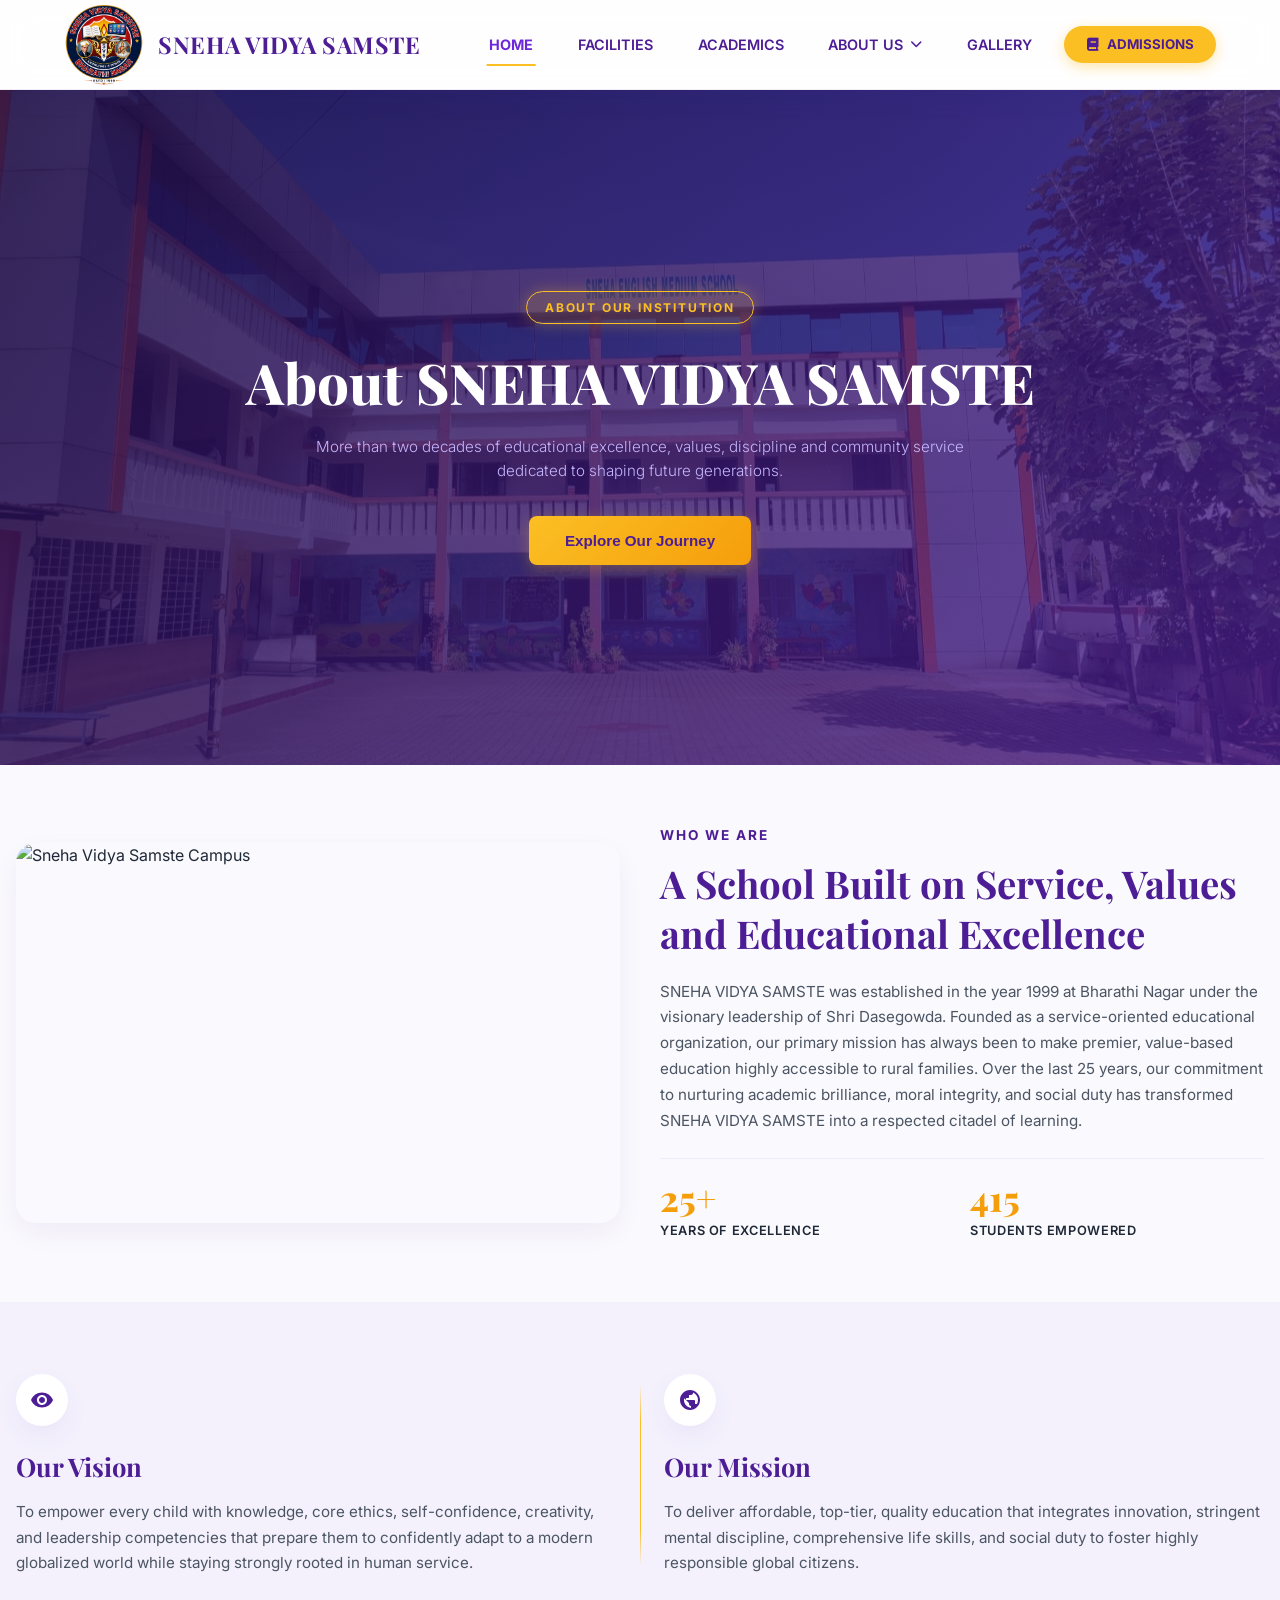
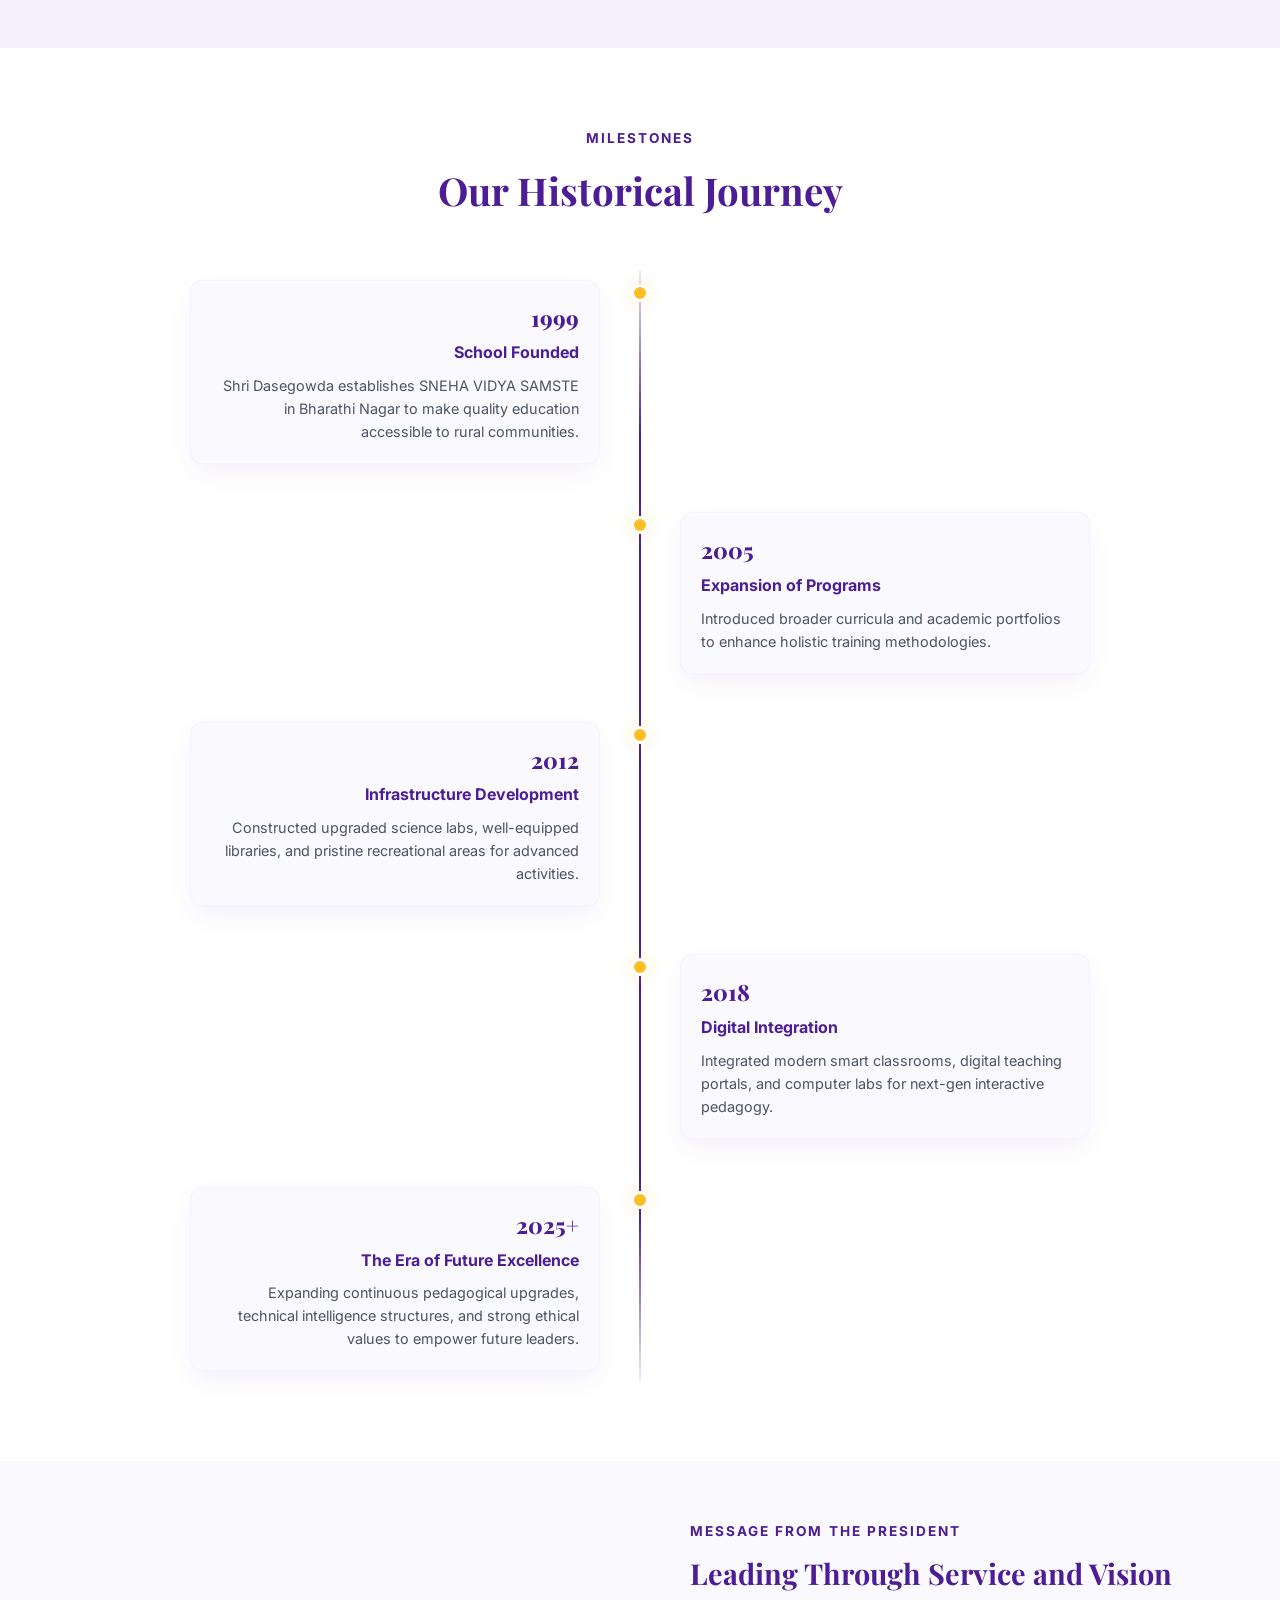
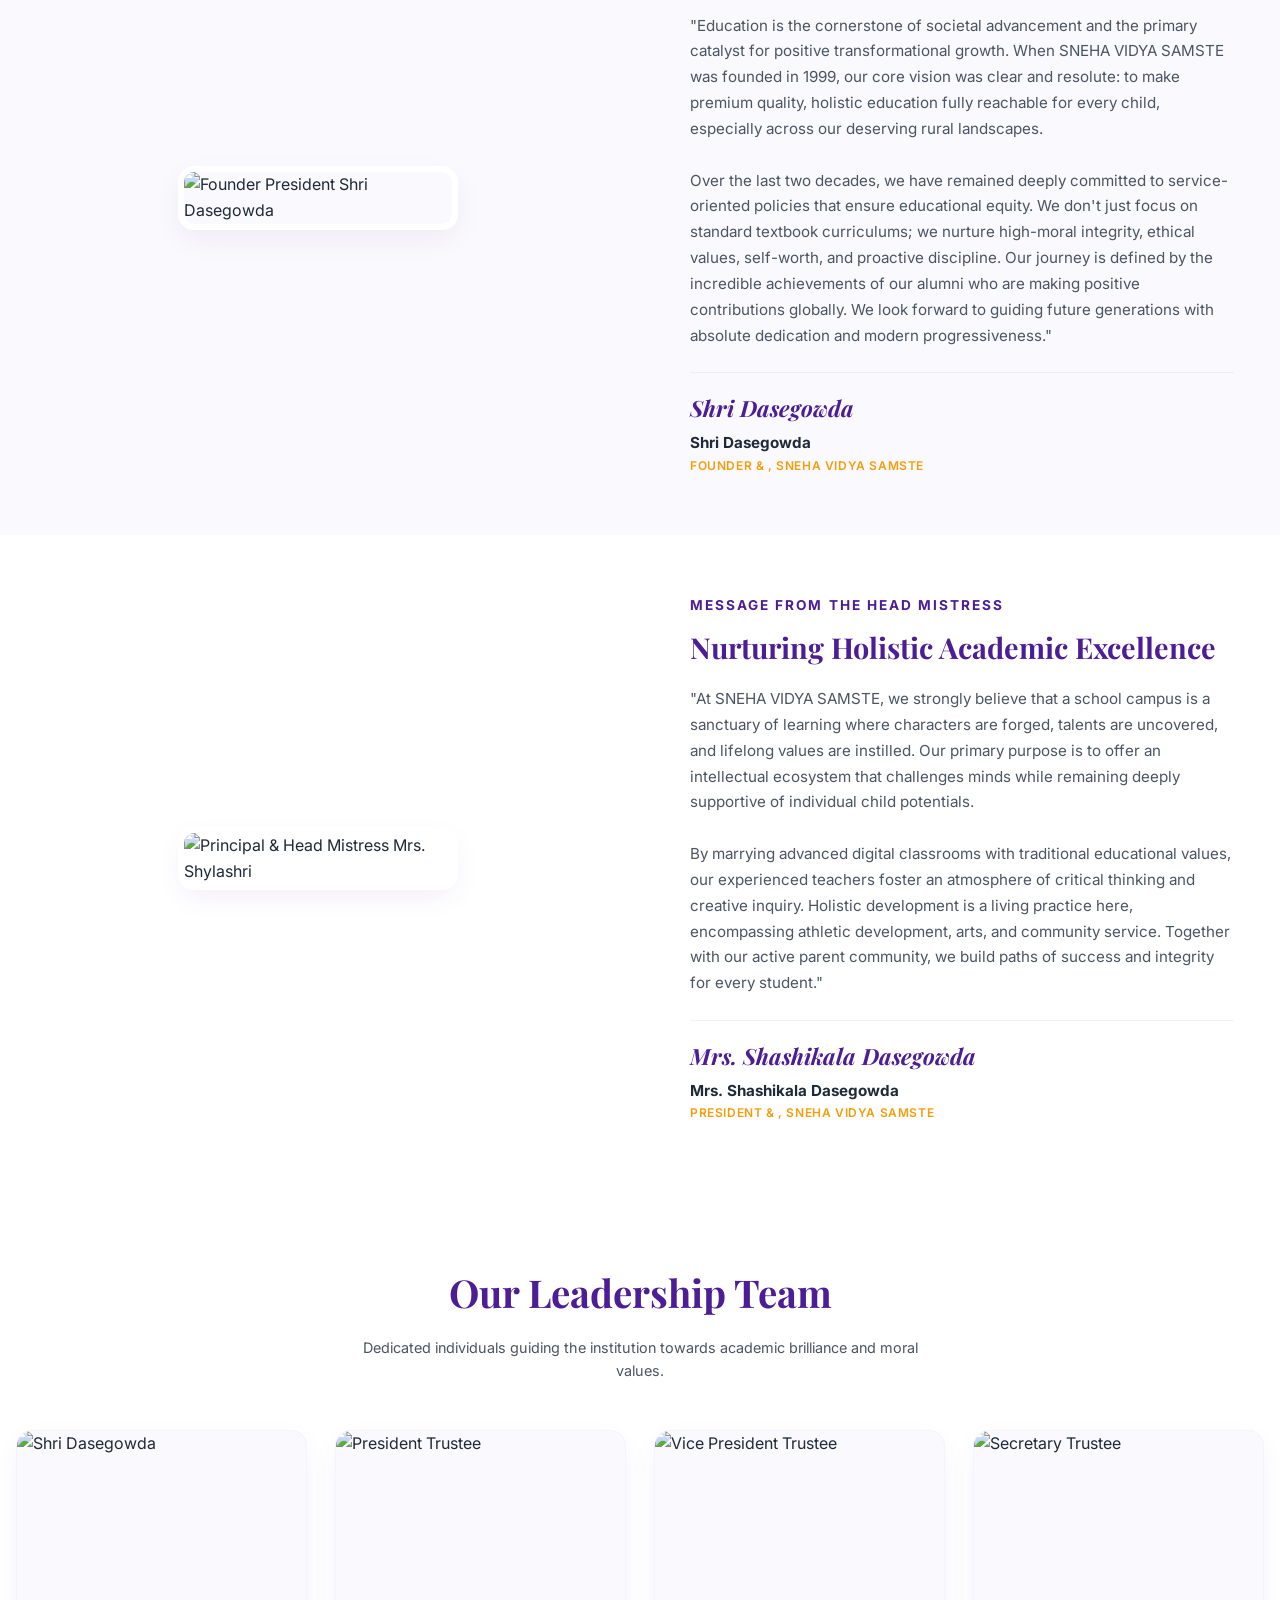
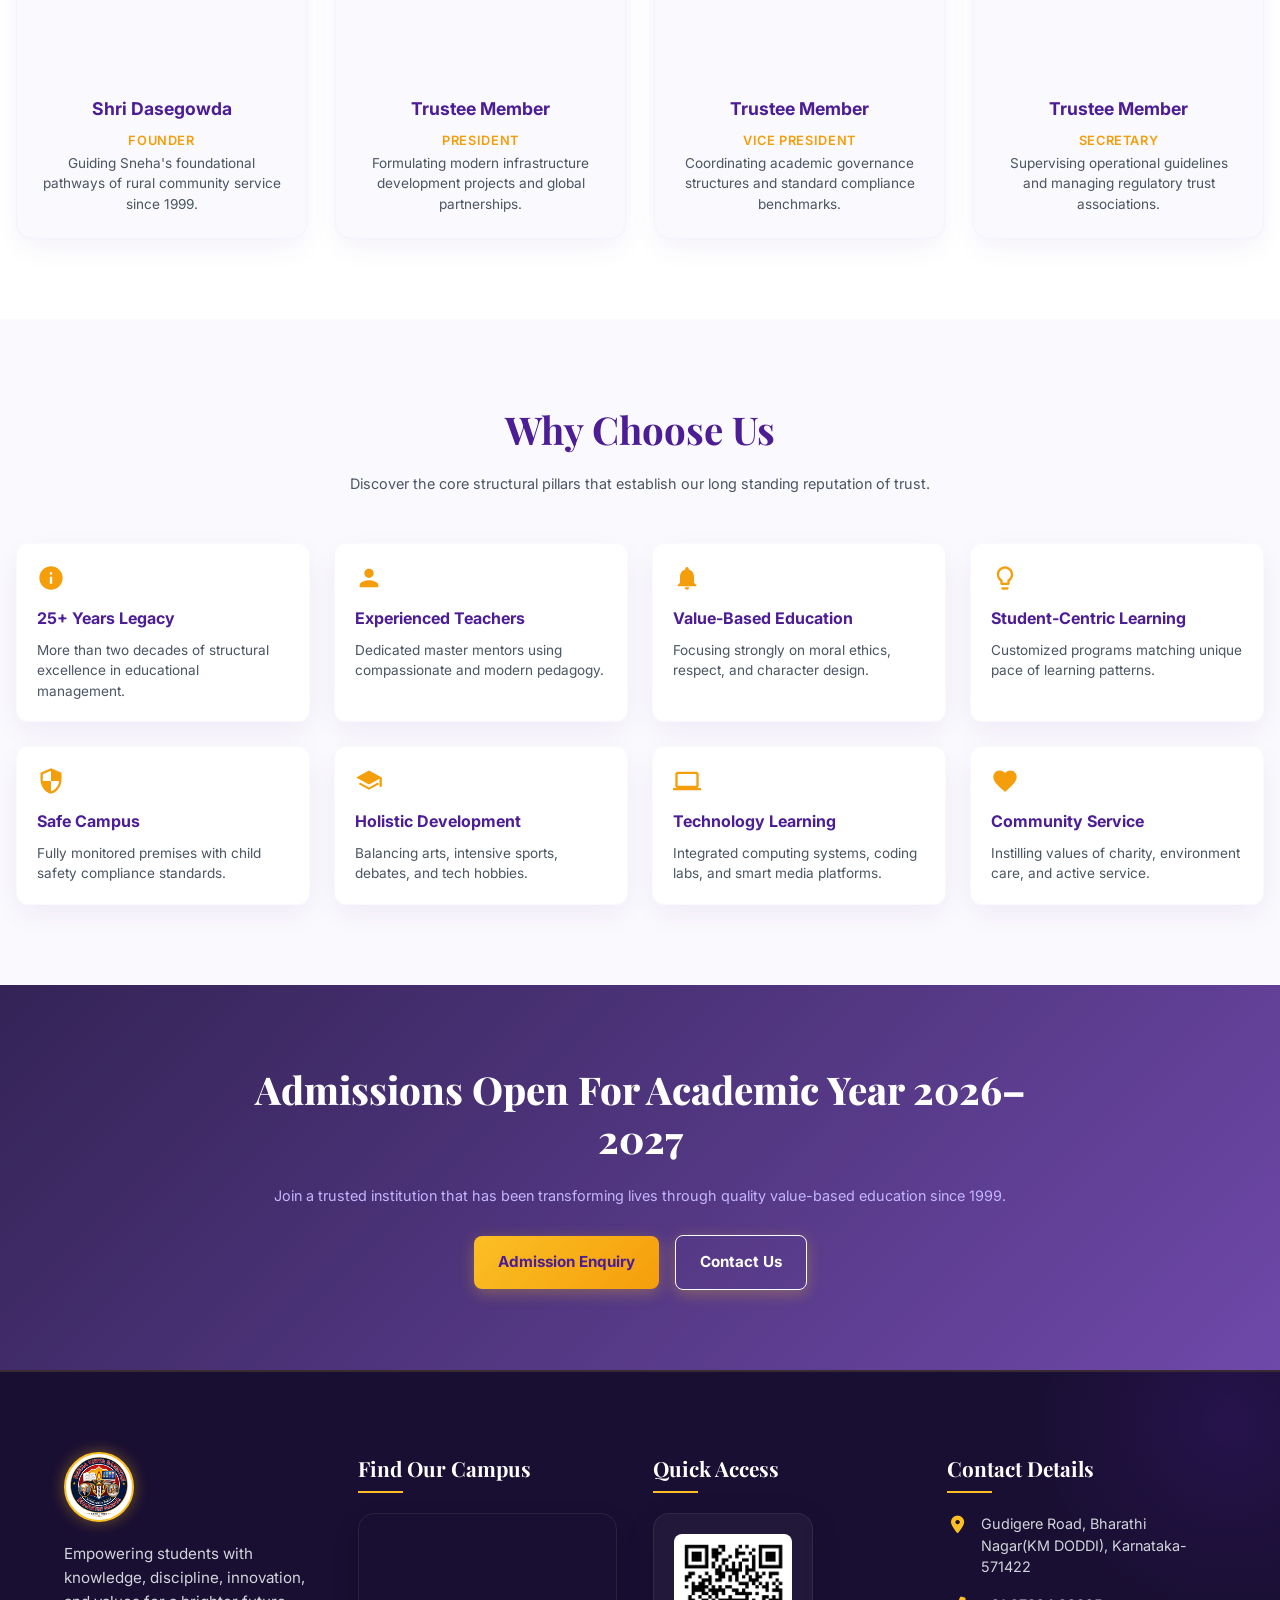
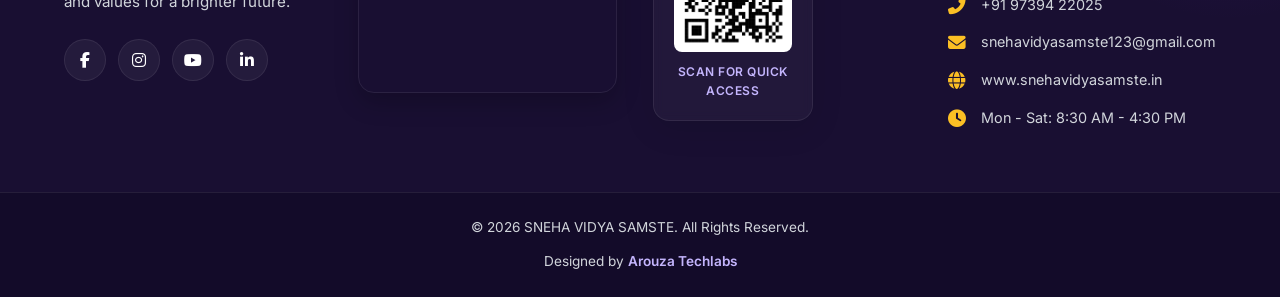
==== commit 9551814e: "Add files via upload" ====
--- a/about.html
+++ b/about.html
@@ -89,7 +89,7 @@
       /* SECTION 1 — HERO SECTION */
       .abthero {
         position: relative;
-        background-image: url("https://images.unsplash.com/photo-1523050854058-8df90110c9f1?q=80&w=1920&auto=format&fit=crop");
+        background-image: url("./assets/hero2.jpeg");
         background-size: cover;
         background-position: center;
         background-repeat: no-repeat;
@@ -1061,11 +1061,11 @@
                   ><i class="fas fa-users"></i> Faculties</a
                 >
               </li>
-              <li class="navdropdownitem">
+              <!-- <li class="navdropdownitem">
                 <a href="./disclosure.html" class="navdropdownlink"
                   ><i class="fas fa-file-signature"></i> Mandatory Disclosure</a
                 >
-              </li>
+              </li> -->
               <!-- <li class="navdropdownitem">
                 <a href="#disclosure" class="navdropdownlink"
                   ><i class="fas fa-images"></i> Gallery</a
@@ -1388,7 +1388,7 @@
               <div class="abtleadersignature">Shri Dasegowda</div>
               <div class="abtleadername">Shri Dasegowda</div>
               <div class="abtleaderrole">
-                Founder &amp; President, Sneha Vidya Samste Trust
+                Founder &amp; , Sneha Vidya Samste
               </div>
             </div>
           </div>
@@ -1433,10 +1433,10 @@
               we build paths of success and integrity for every student."
             </p>
             <div class="abtleaderinfo">
-              <div class="abtleadersignature">Mrs. Shylashri</div>
-              <div class="abtleadername">Mrs. Shylashri</div>
+              <div class="abtleadersignature">Mrs. Shashikala Dasegowda</div>
+              <div class="abtleadername">Mrs. Shashikala Dasegowda</div>
               <div class="abtleaderrole">
-                Principal &amp; Head Mistress, Sneha Academics
+                President &amp; , Sneha Vidya Samste
               </div>
             </div>
           </div>
@@ -1684,13 +1684,13 @@
         </p>
         <div class="abtctabtnwrap">
           <a
-            href="school_admission.html"
+            href="./admission.html"
             class="abtctabtn"
             aria-label="Access Enquiry Form"
             >Admission Enquiry</a
           >
           <a
-            href="school_admission.html#cntmapsection"
+            href="./admission.html"
             class="abtctabtn abtctabtnsecondary"
             aria-label="Contact Us Location"
             >Contact Us</a
--- a/home.css
+++ b/home.css
@@ -82,7 +82,101 @@
 .hmfactitle-font {
   font-family: "Playfair Display", serif;
 }
-
+/* =========================
+   SNEHA VIDYA SAMSTE LOADER
+   ========================= */
+
+#svsLoader {
+  position: fixed;
+  inset: 0;
+  width: 100%;
+  height: 100vh;
+  background: linear-gradient(135deg, #4c1d95, #6d28d9);
+  display: flex;
+  align-items: center;
+  justify-content: center;
+  z-index: 999999;
+  transition:
+    opacity 0.8s ease,
+    visibility 0.8s ease;
+}
+
+#svsLoader.svsHide {
+  opacity: 0;
+  visibility: hidden;
+}
+
+.svsLoaderContent {
+  text-align: center;
+  padding: 20px;
+}
+
+.svsLoaderLogo {
+  width: 120px;
+  height: 120px;
+  object-fit: contain;
+  background: white;
+  border-radius: 50%;
+  padding: 10px;
+  box-shadow: 0 15px 40px rgba(0, 0, 0, 0.25);
+  animation: svsPulse 1.8s infinite ease-in-out;
+}
+
+.svsLoaderTitle {
+  margin-top: 20px;
+  color: #ffffff;
+  font-size: clamp(1.4rem, 4vw, 2.4rem);
+  font-weight: 800;
+  letter-spacing: 2px;
+  text-transform: uppercase;
+}
+
+.svsLoaderText {
+  color: #fbbf24;
+  margin-top: 12px;
+  font-size: 0.95rem;
+  letter-spacing: 1px;
+}
+
+.svsLoaderBar {
+  width: 260px;
+  max-width: 90%;
+  height: 8px;
+  background: rgba(255, 255, 255, 0.2);
+  border-radius: 50px;
+  margin: 22px auto;
+  overflow: hidden;
+}
+
+.svsLoaderBar span {
+  display: block;
+  height: 100%;
+  width: 0%;
+  background: linear-gradient(90deg, #fbbf24, #ffffff, #fbbf24);
+  border-radius: 50px;
+  animation: svsLoading 5s linear forwards;
+}
+
+@keyframes svsLoading {
+  from {
+    width: 0%;
+  }
+  to {
+    width: 100%;
+  }
+}
+
+@keyframes svsPulse {
+  0% {
+    transform: scale(1);
+  }
+  50% {
+    transform: scale(1.08);
+  }
+  100% {
+    transform: scale(1);
+  }
+}
 /* Premium Card Interaction */
 .hmfaccard {
   background: white;
@@ -835,7 +929,7 @@
   text-align: center;
 
   /* Replace with your image path */
-  background: url("images/logo.webp") center center/cover no-repeat;
+  background: url("./assets/cta.webp") center center/cover no-repeat;
 
   min-height: 500px;
   display: flex;
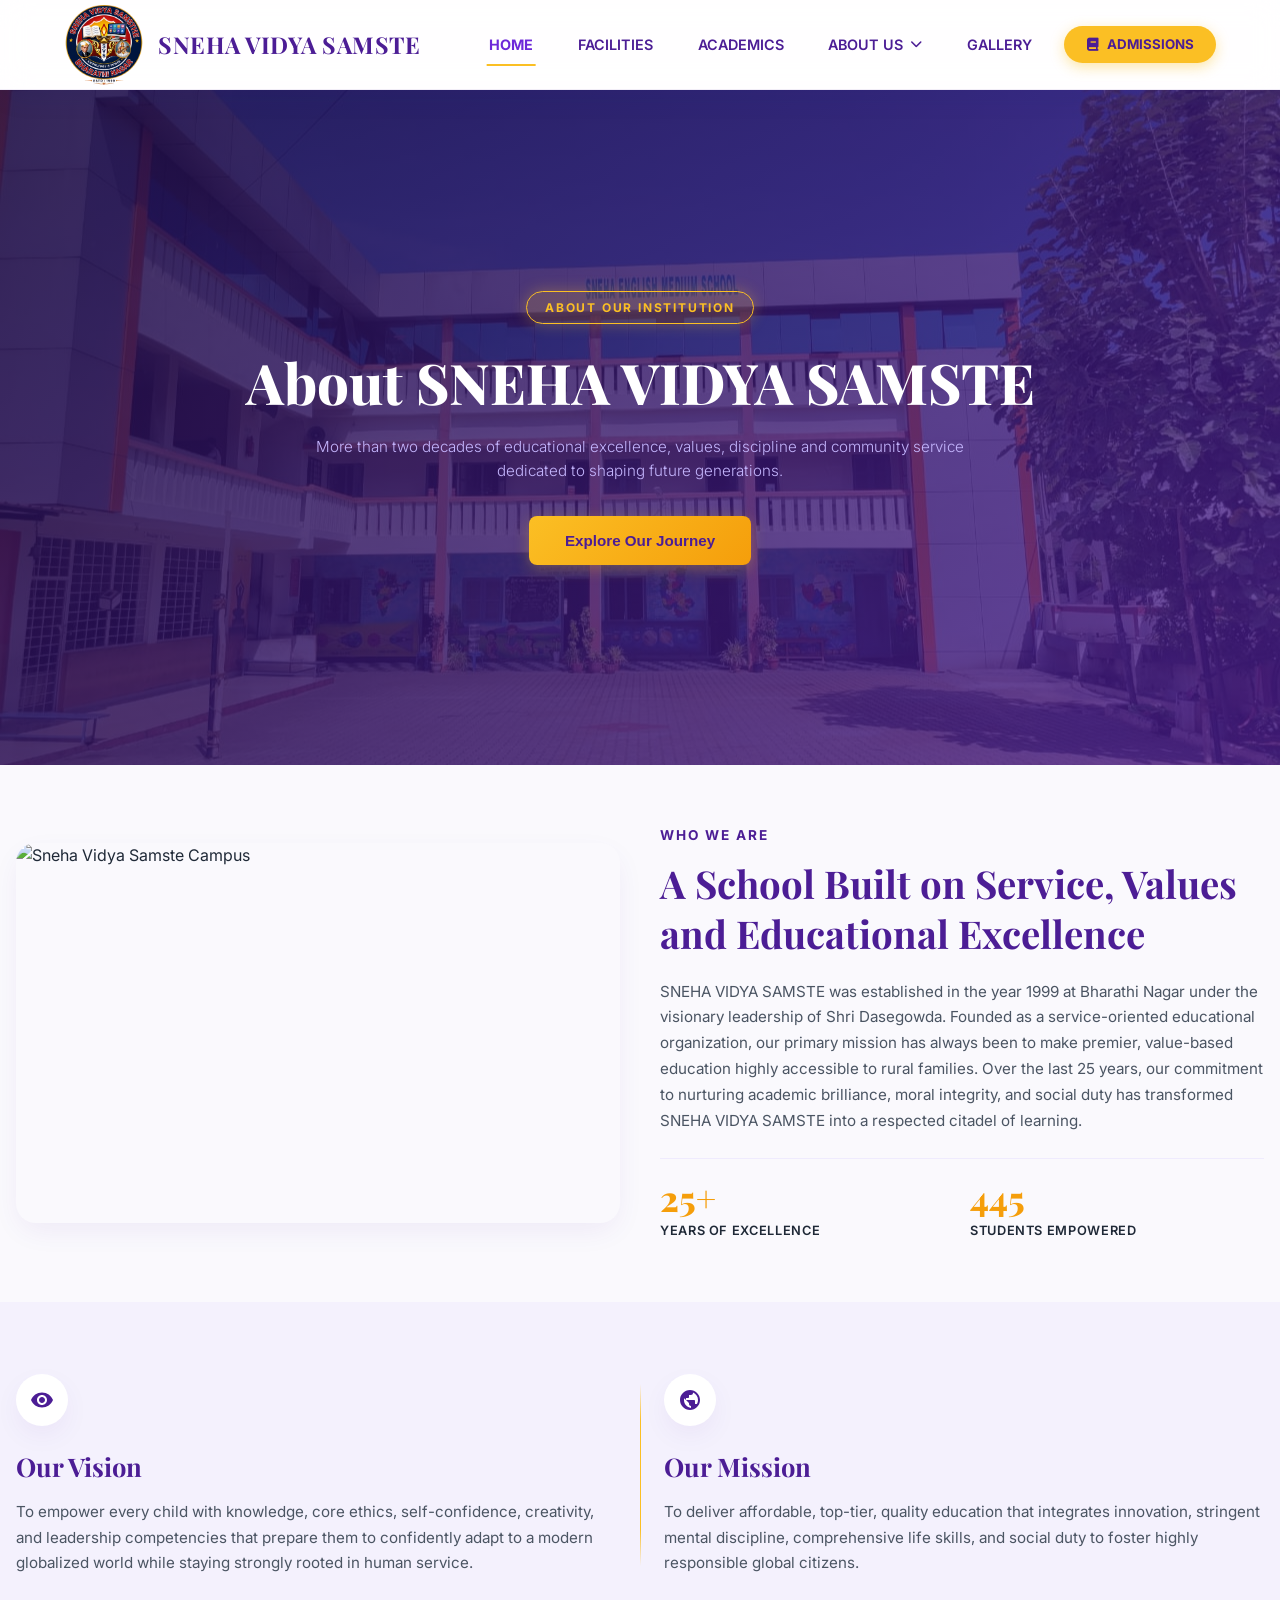
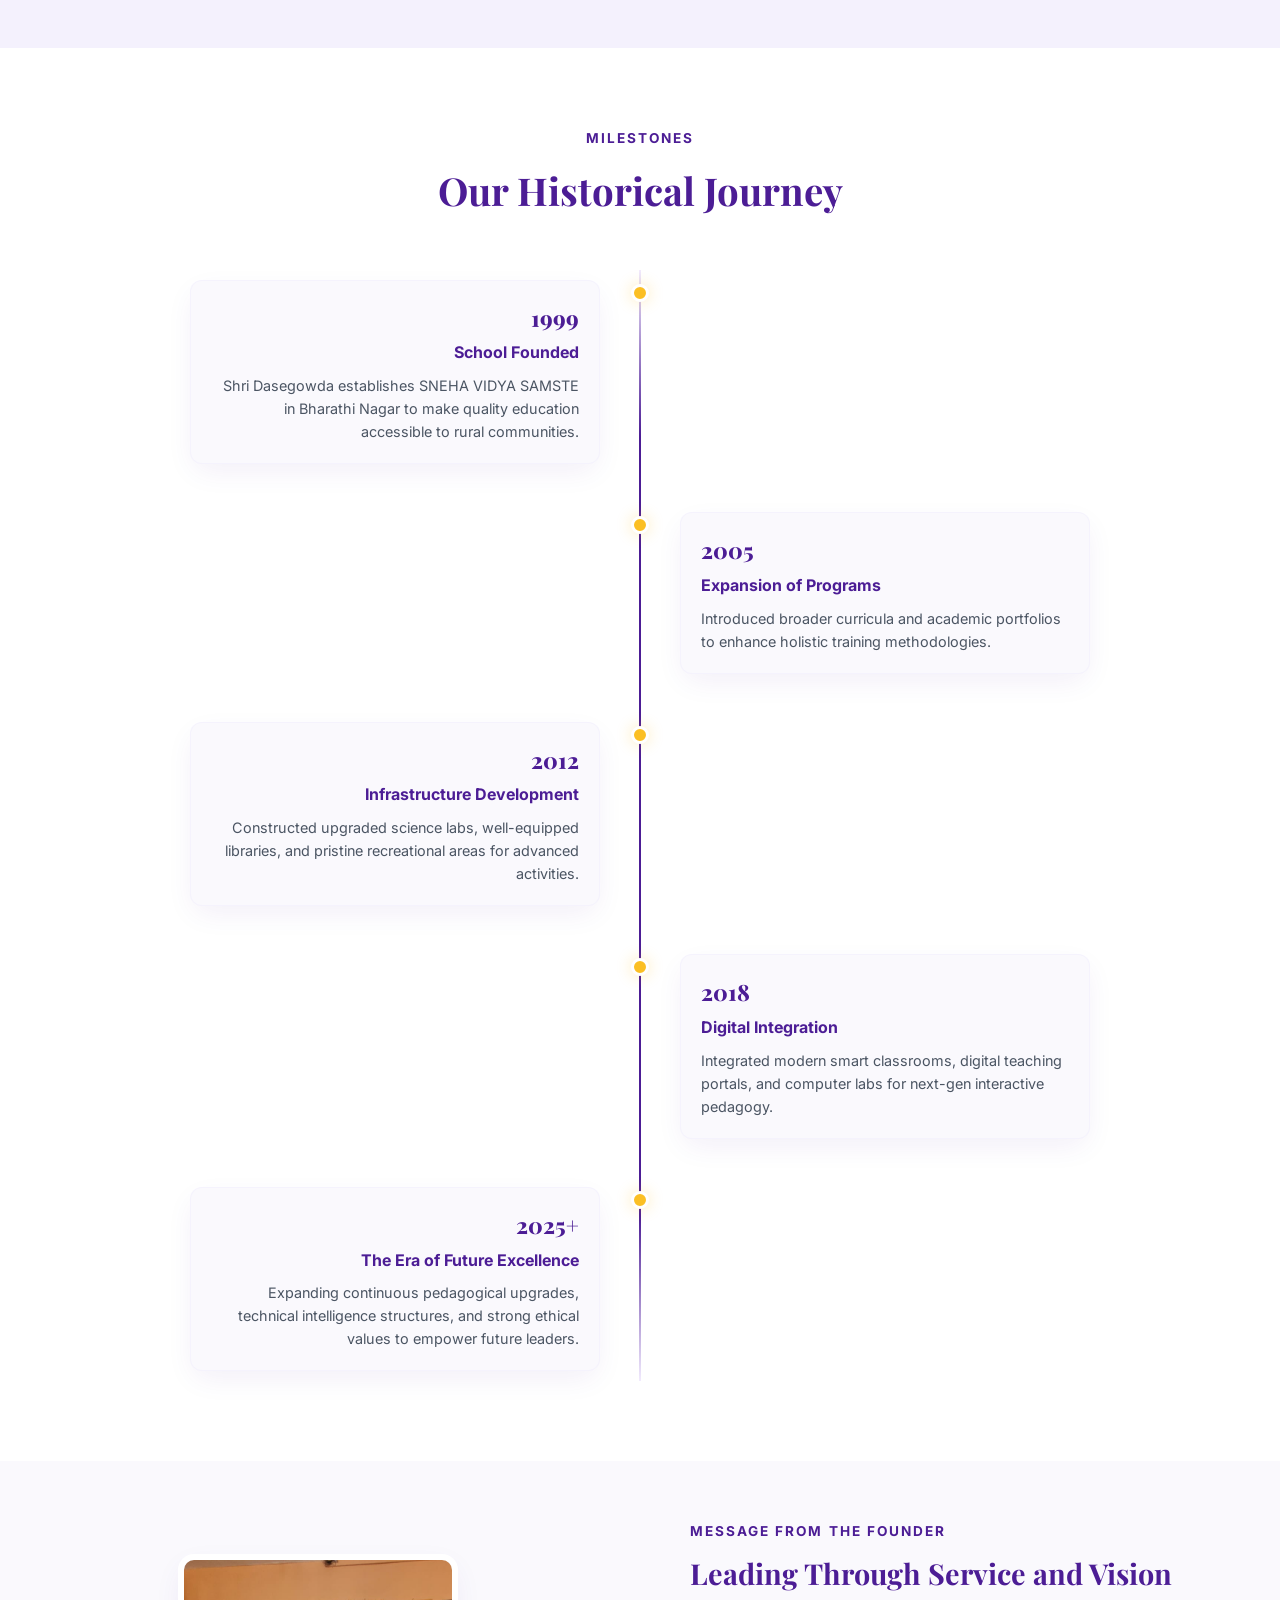
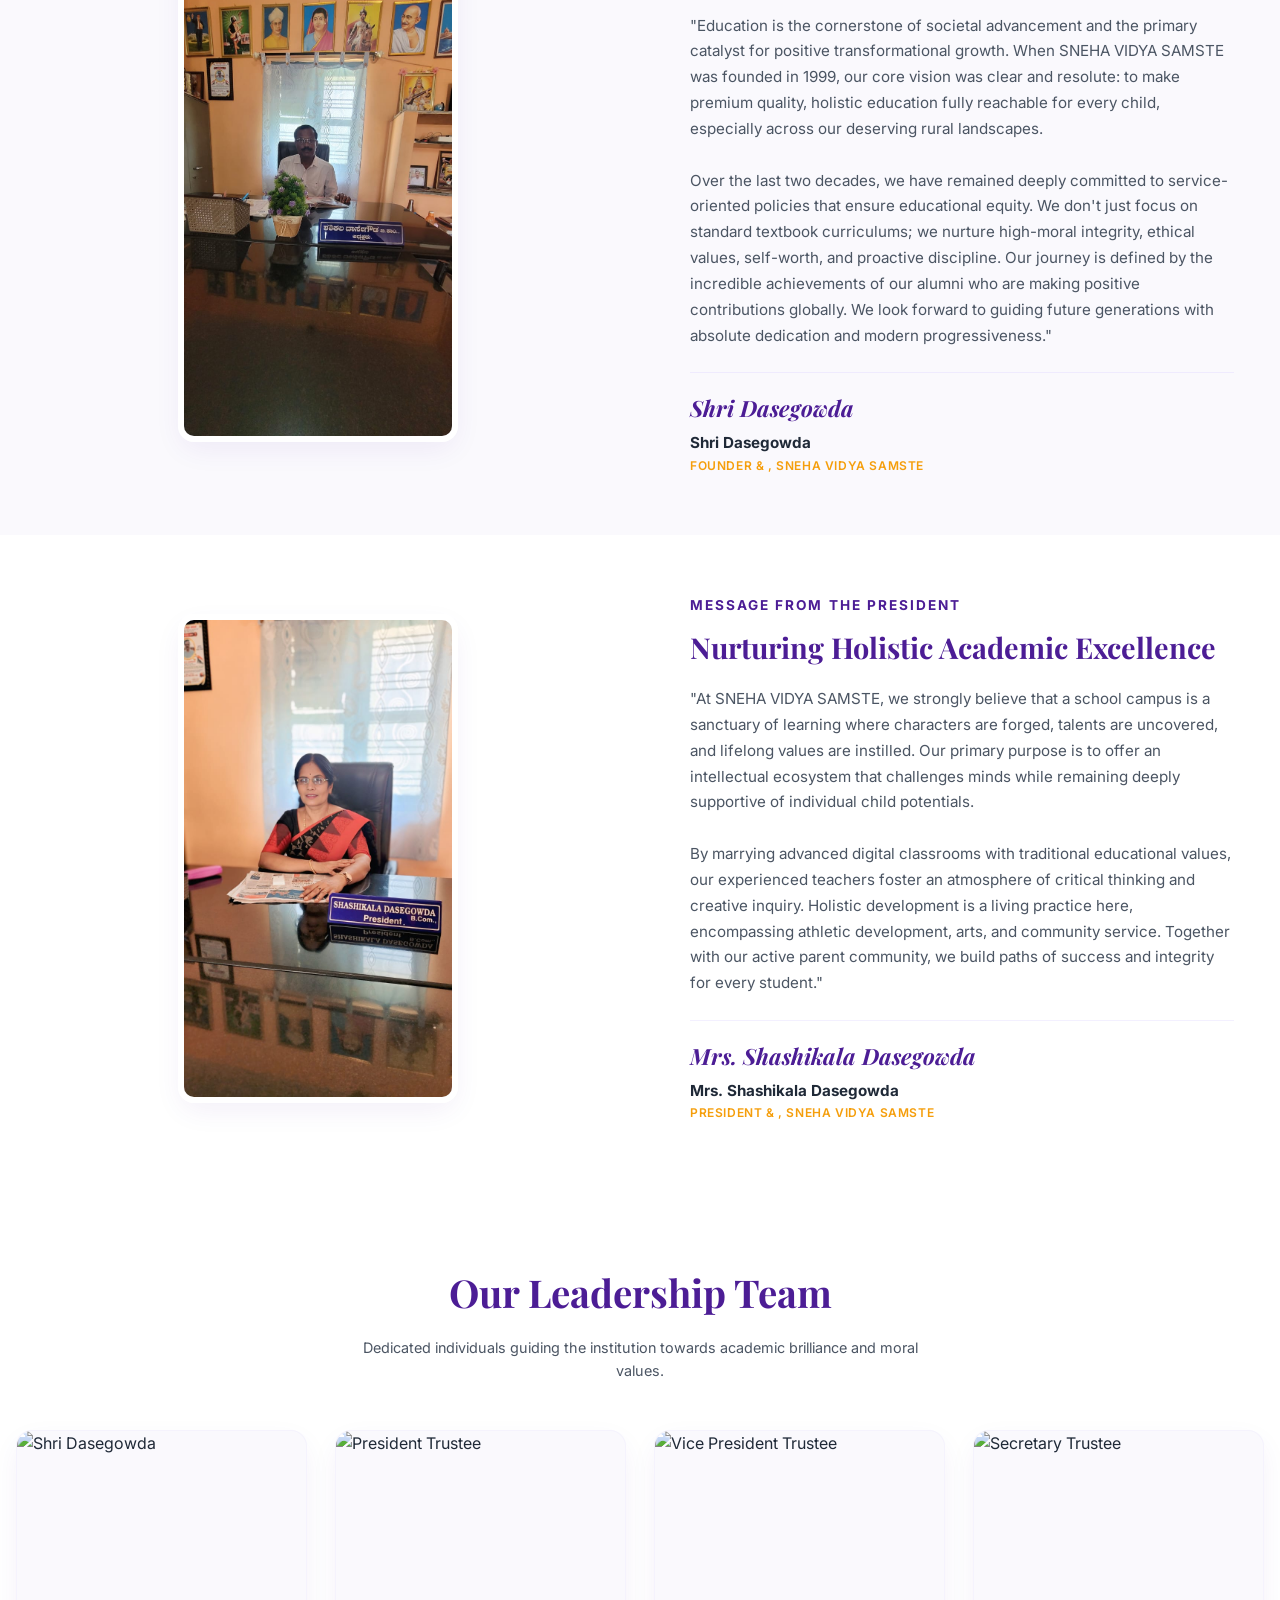
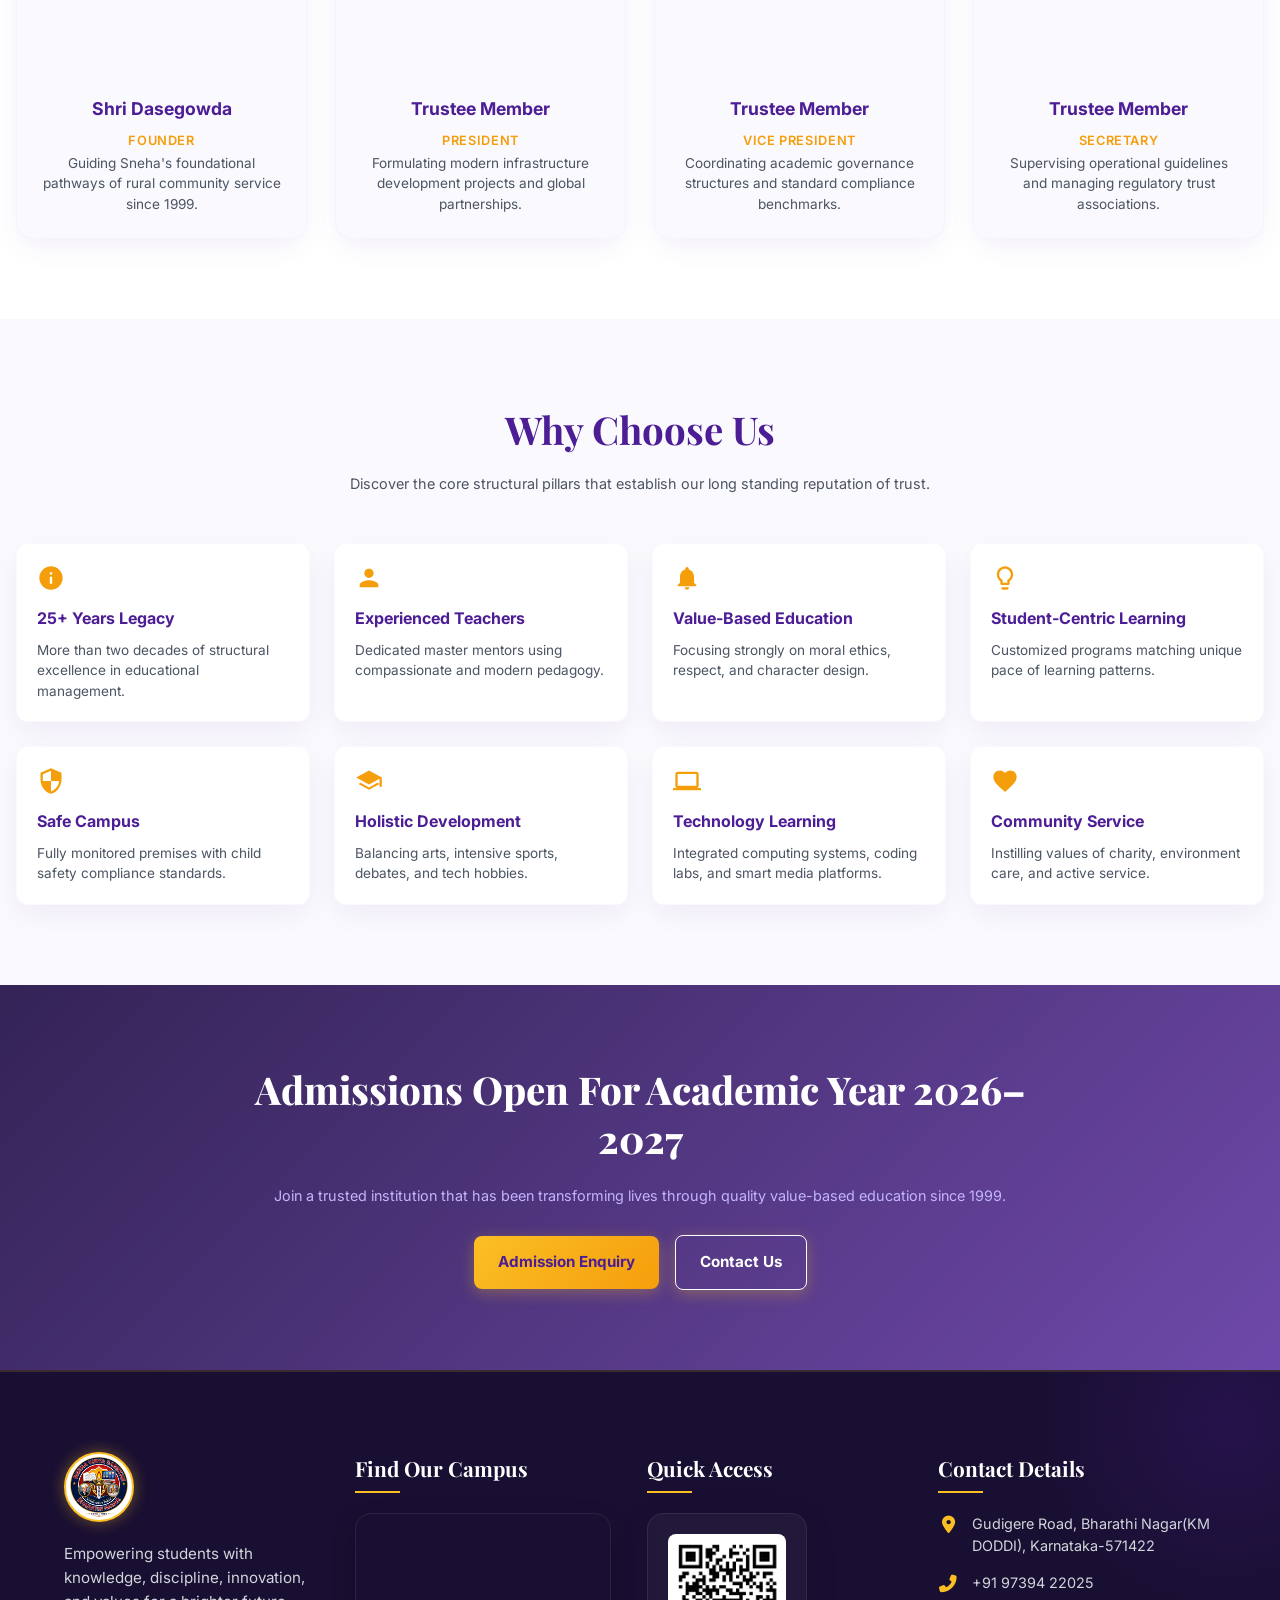
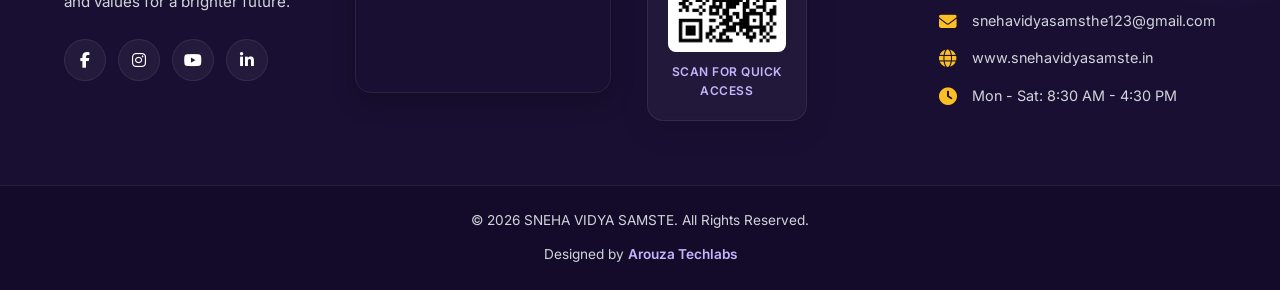
==== commit ae1b8d55: "Add files via upload" ====
--- a/about.html
+++ b/about.html
@@ -1356,7 +1356,7 @@
           <div class="abtleaderimagebox abtreveal">
             <div class="abtleaderframe">
               <img
-                src="https://images.unsplash.com/photo-1560250097-0b93528c311a?q=80&w=600&auto=format&fit=crop"
+                src="./assets/found.webp"
                 alt="Founder President Shri Dasegowda"
                 class="abtleaderimg"
               />
@@ -1365,7 +1365,7 @@
 
           <!-- President Message Content -->
           <div class="abtleadercontent abtreveal">
-            <span class="abtleaderlabel">Message From The President</span>
+            <span class="abtleaderlabel">Message From The Founder</span>
             <h2 class="abtleadertitle">Leading Through Service and Vision</h2>
             <p class="abtleadertext">
               "Education is the cornerstone of societal advancement and the
@@ -1404,7 +1404,7 @@
           <div class="abtleaderimagebox abtreveal">
             <div class="abtleaderframe">
               <img
-                src="https://images.unsplash.com/photo-1573496359142-b8d87734a5a2?q=80&w=600&auto=format&fit=crop"
+                src="./assets/president.webp"
                 alt="Principal &amp; Head Mistress Mrs. Shylashri"
                 class="abtleaderimg"
               />
@@ -1413,7 +1413,7 @@
 
           <!-- Headmistress Message Content -->
           <div class="abtleadercontent abtreveal">
-            <span class="abtleaderlabel">Message From The Head Mistress</span>
+            <span class="abtleaderlabel">Message From The President</span>
             <h2 class="abtleadertitle">
               Nurturing Holistic Academic Excellence
             </h2>
@@ -1802,8 +1802,8 @@
             </li> -->
             <li class="ftrcontactitem">
               <i class="fas fa-envelope ftrcontacticon"></i>
-              <a href="mailto:snehavidyasamste123@gmail.com" class="ftrcontacttext"
-                >snehavidyasamste123@gmail.com</a
+              <a href="mailto:snehavidyasamsthe123@gmail.com" class="ftrcontacttext"
+                >snehavidyasamsthe123@gmail.com</a
               >
             </li>
             <li class="ftrcontactitem">
